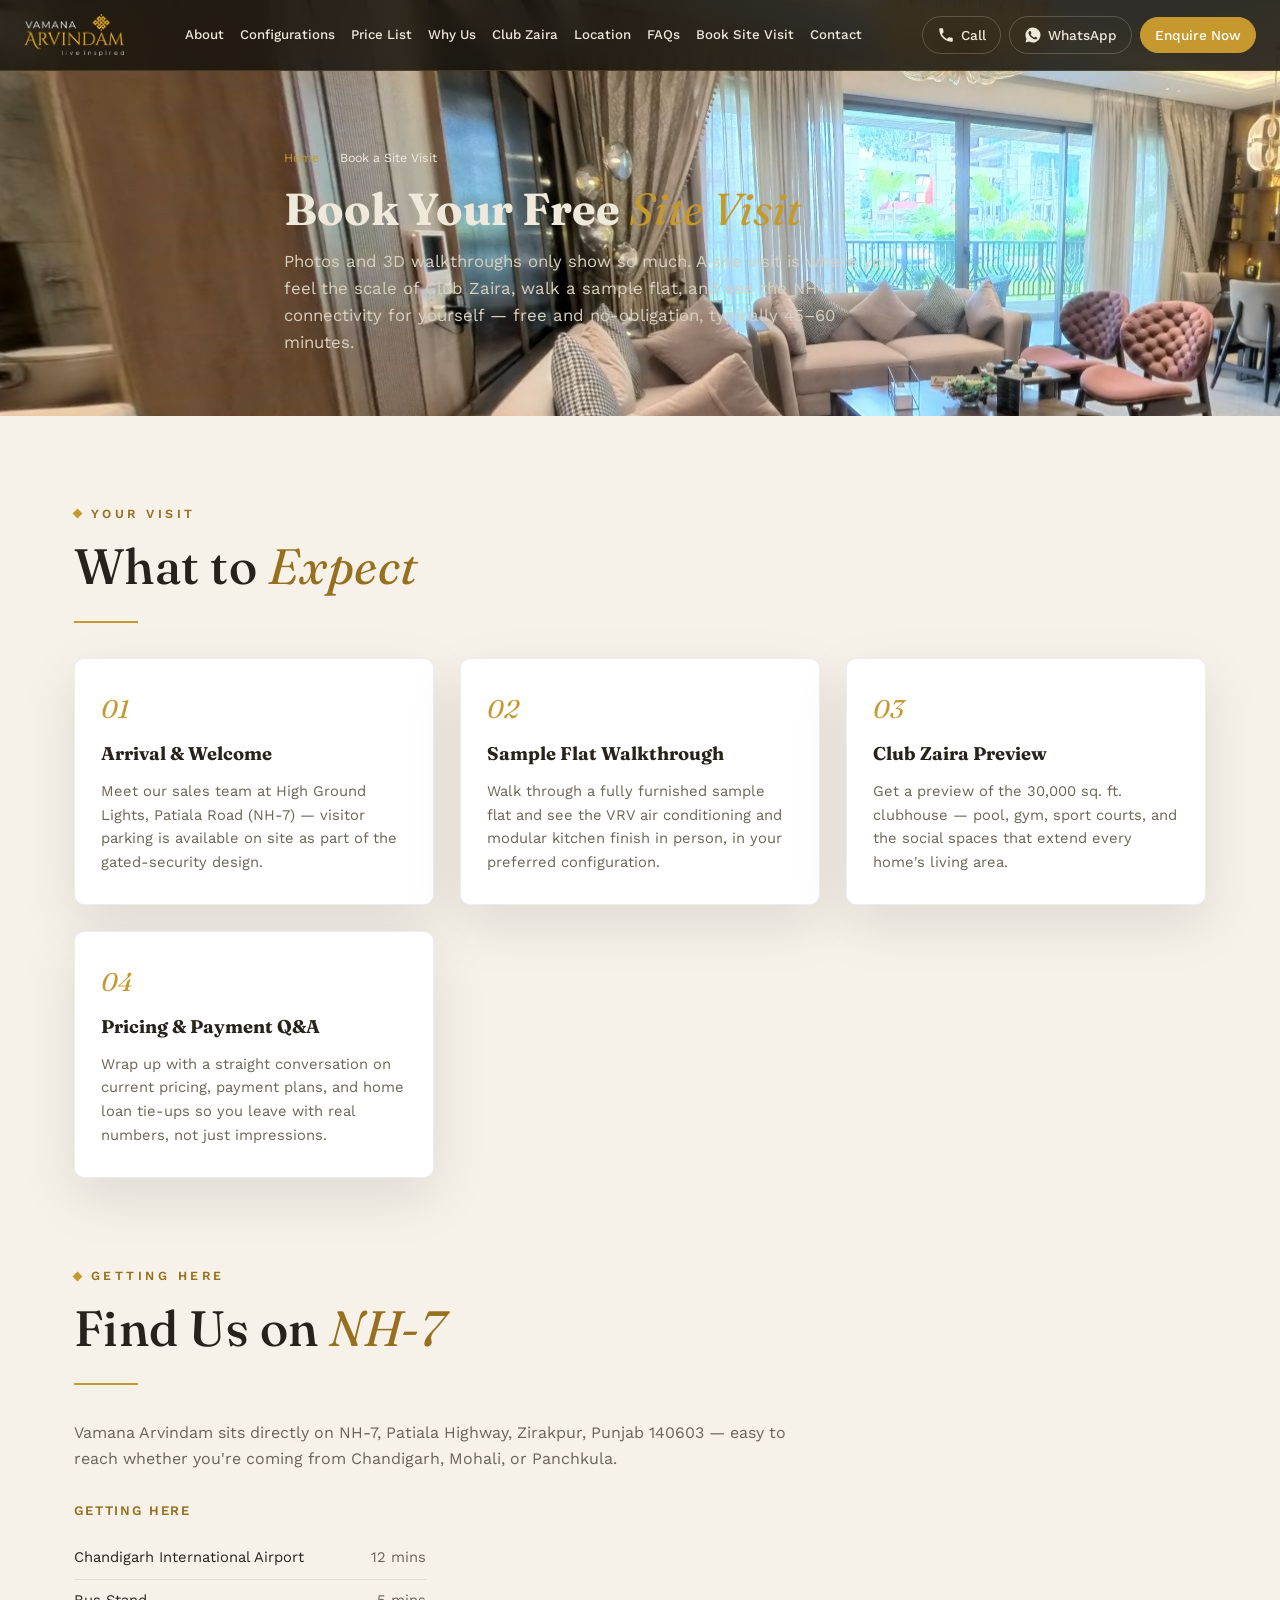
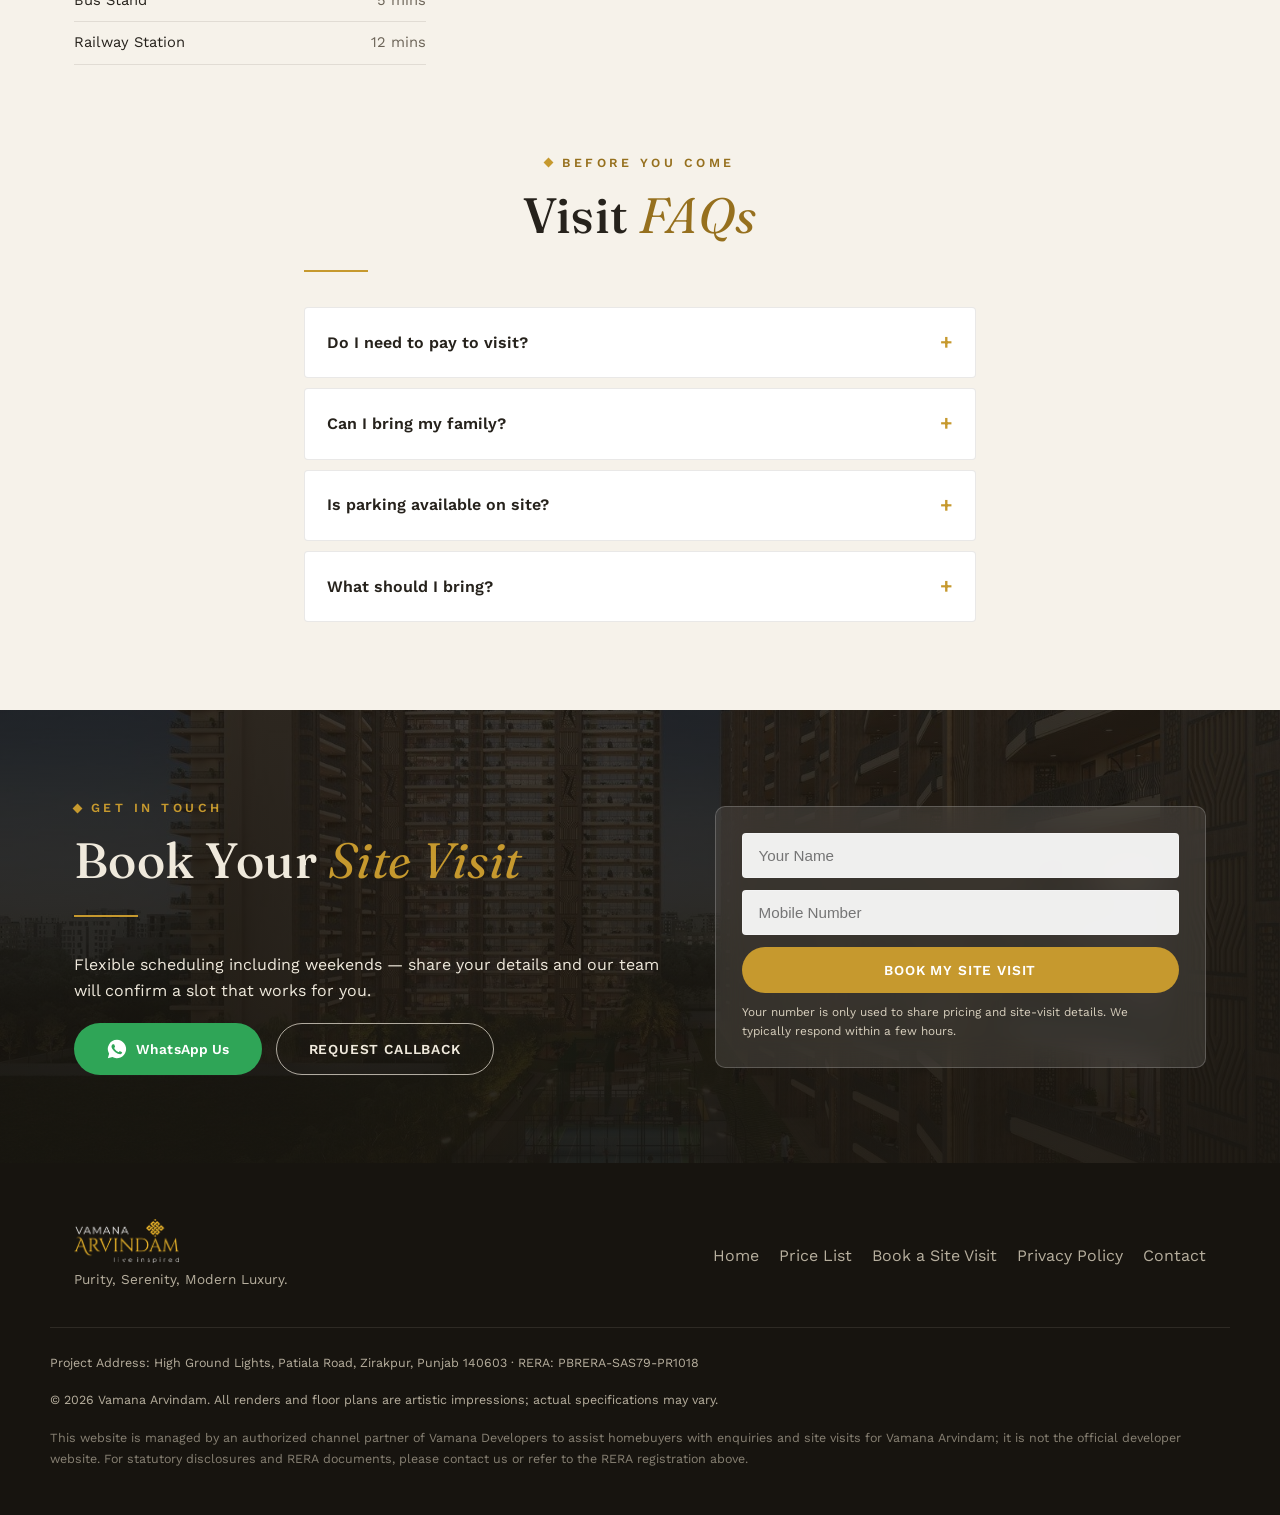
==== vamanaarvindamzirakpur.com/book-site-visit.html @ 2fd479fc "Add files via upload" ====
<!DOCTYPE html>
<html lang="en">
<head>
<!-- Google Tag Manager -->
<script>(function(w,d,s,l,i){w[l]=w[l]||[];w[l].push({'gtm.start':
new Date().getTime(),event:'gtm.js'});var f=d.getElementsByTagName(s)[0],
j=d.createElement(s),dl=l!='dataLayer'?'&l='+l:'';j.async=true;j.src=
'https://www.googletagmanager.com/gtm.js?id='+i+dl;f.parentNode.insertBefore(j,f);
})(window,document,'script','dataLayer','GTM-NSVQ8TC4');</script>
<!-- End Google Tag Manager -->
<meta charset="UTF-8">
<meta name="viewport" content="width=device-width, initial-scale=1.0">
<title>Book a Site Visit — Vamana Arvindam Zirakpur</title>
<meta name="description" content="Schedule a free, no-obligation site visit to Vamana Arvindam Zirakpur — see the sample flat, 3D walkthrough, and Club Zaira clubhouse in person.">
<link rel="canonical" href="https://vamanaarvindamzirakpur.com/book-site-visit.html">
<meta name="robots" content="index, follow, max-snippet:-1, max-image-preview:large">
<meta name="author" content="Vamana Developers">
<link rel="icon" type="image/x-icon" href="/favicon.ico">
<link rel="icon" type="image/png" sizes="32x32" href="/favicon-32x32.png">
<link rel="icon" type="image/png" sizes="16x16" href="/favicon-16x16.png">
<link rel="apple-touch-icon" sizes="180x180" href="/apple-touch-icon.png">
<link rel="manifest" href="/site.webmanifest">
<meta name="theme-color" content="#C6992E">

<!-- Open Graph -->
<meta property="og:type" content="website">
<meta property="og:site_name" content="Vamana Arvindam Zirakpur">
<meta property="og:title" content="Book a Free Site Visit — Vamana Arvindam Zirakpur">
<meta property="og:description" content="See the sample flat, 3D walkthrough, and Club Zaira clubhouse in person. Free, no-obligation site visits — schedule yours today.">
<meta property="og:url" content="https://vamanaarvindamzirakpur.com/book-site-visit.html">
<meta property="og:image" content="https://vamanaarvindamzirakpur.com/images/optimized/virtual-tour-sample-flat.jpg">
<meta property="og:image:width" content="1600">
<meta property="og:image:height" content="1066">
<meta property="og:image:alt" content="Vamana Arvindam sample flat">
<meta property="og:locale" content="en_IN">

<!-- Twitter -->
<meta name="twitter:card" content="summary_large_image">
<meta name="twitter:title" content="Book a Site Visit — Vamana Arvindam Zirakpur">
<meta name="twitter:description" content="Free, no-obligation site visits to Vamana Arvindam, Zirakpur.">
<meta name="twitter:image" content="https://vamanaarvindamzirakpur.com/images/optimized/virtual-tour-sample-flat.jpg">

<link rel="preconnect" href="https://fonts.googleapis.com">
<link rel="preconnect" href="https://fonts.gstatic.com" crossorigin>
<link rel="stylesheet" href="https://fonts.googleapis.com/css2?family=Fraunces:ital,opsz,wght@0,9..144,300;0,9..144,500;0,9..144,600;1,9..144,400;1,9..144,500&family=Work+Sans:wght@300;400;500;600;700&display=swap">

<link rel="stylesheet" href="styles.css">

<!-- JSON-LD Structured Data -->
<script type="application/ld+json">
{
  "@context": "https://schema.org",
  "@graph": [
    {
      "@type": "WebPage",
      "@id": "https://vamanaarvindamzirakpur.com/book-site-visit.html#webpage",
      "url": "https://vamanaarvindamzirakpur.com/book-site-visit.html",
      "name": "Book a Site Visit — Vamana Arvindam Zirakpur",
      "description": "Schedule a free, no-obligation site visit to Vamana Arvindam Zirakpur — see the sample flat, 3D walkthrough, and Club Zaira clubhouse in person.",
      "isPartOf": { "@id": "https://vamanaarvindamzirakpur.com/#website" },
      "about": { "@id": "https://vamanaarvindamzirakpur.com/#residence" }
    },
    {
      "@type": "BreadcrumbList",
      "itemListElement": [
        { "@type": "ListItem", "position": 1, "name": "Home", "item": "https://vamanaarvindamzirakpur.com/" },
        { "@type": "ListItem", "position": 2, "name": "Book a Site Visit", "item": "https://vamanaarvindamzirakpur.com/book-site-visit.html" }
      ]
    },
    {
      "@type": "FAQPage",
      "mainEntity": [
        { "@type": "Question", "name": "Do I need to pay to visit?", "acceptedAnswer": { "@type": "Answer", "text": "No — site visits to Vamana Arvindam are completely free and no-obligation." } },
        { "@type": "Question", "name": "Can I bring my family?", "acceptedAnswer": { "@type": "Answer", "text": "Yes, you're welcome to bring family members along — many buyers find it helpful to get everyone's input in person before deciding." } },
        { "@type": "Question", "name": "Is parking available on site?", "acceptedAnswer": { "@type": "Answer", "text": "Yes, visitor parking is available on site as part of the project's gated-security design." } },
        { "@type": "Question", "name": "What should I bring?", "acceptedAnswer": { "@type": "Answer", "text": "Just yourself — a valid photo ID is helpful if you'd like to review floor plans and pricing documents in detail during the visit." } }
      ]
    }
  ]
}
</script>
</head>
<body>
<!-- Google Tag Manager (noscript) -->
<noscript><iframe src="https://www.googletagmanager.com/ns.html?id=GTM-NSVQ8TC4"
height="0" width="0" style="display:none;visibility:hidden"></iframe></noscript>
<!-- End Google Tag Manager (noscript) -->

<a href="#main" class="skip-link">Skip to main content</a>

<!-- ============ STICKY HEADER ============ -->
<header class="site-header" id="siteHeader">
  <div class="header-inner">
    <a href="index.html#hero" class="logo" aria-label="Vamana Arvindam home">
      <img src="images/brand/logo-header.png" alt="Vamana Arvindam" class="logo-img" width="215" height="90">
    </a>

    <nav class="site-nav" id="siteNav" aria-label="Section navigation">
      <a href="index.html#about">About</a>
      <a href="index.html#configurations">Configurations</a>
      <a href="price-list.html">Price List</a>
      <a href="index.html#why-choose">Why Us</a>
      <a href="index.html#amenities">Club Zaira</a>
      <a href="index.html#location">Location</a>
      <a href="index.html#faq">FAQs</a>
      <a href="book-site-visit.html" aria-current="page">Book Site Visit</a>
      <a href="index.html#contact">Contact</a>
    </nav>

    <div class="header-actions">
      <button type="button" class="action-btn action-call" data-action="call" aria-label="Call now">
        <svg viewBox="0 0 24 24" width="18" height="18" aria-hidden="true"><path fill="currentColor" d="M6.6 10.8c1.4 2.8 3.8 5.2 6.6 6.6l2.2-2.2c.3-.3.7-.4 1-.2 1.1.4 2.3.6 3.6.6.6 0 1 .4 1 1V20c0 .6-.4 1-1 1C10.5 21 3 13.5 3 4c0-.6.4-1 1-1h3.2c.6 0 1 .4 1 1 0 1.3.2 2.5.6 3.6.1.4 0 .8-.3 1L6.6 10.8z"/></svg>
        <span>Call</span>
      </button>
      <button type="button" class="action-btn action-whatsapp" data-action="whatsapp" aria-label="Chat on WhatsApp">
        <svg viewBox="0 0 24 24" width="18" height="18" aria-hidden="true"><path fill="currentColor" d="M12 2a10 10 0 00-8.6 15.1L2 22l5-1.3A10 10 0 1012 2zm5.8 14.2c-.2.7-1.4 1.3-2 1.4-.5.1-1.1.1-1.8-.1-.4-.1-1-.3-1.7-.6-3-1.3-4.9-4.3-5.1-4.5-.1-.2-1.2-1.6-1.2-3s.8-2.1 1-2.4c.3-.3.6-.3.8-.3h.6c.2 0 .4 0 .6.5.2.5.7 1.8.8 1.9.1.2.1.3 0 .5-.1.2-.1.3-.3.5l-.4.5c-.1.2-.3.3-.1.6.2.3.9 1.5 1.9 2.4 1.3 1.2 2.4 1.5 2.7 1.7.3.2.5.1.6-.1l.6-.7c.2-.3.4-.2.6-.1l1.7.8c.2.1.3.2.4.3.1.2.1.9-.1 1.6z"/></svg>
        <span>WhatsApp</span>
      </button>
      <button type="button" class="action-btn action-enquire" data-action="enquire" aria-label="Enquire now">Enquire Now</button>
      <button type="button" class="nav-toggle" id="navToggle" aria-label="Open menu" aria-expanded="false" aria-controls="siteNav">
        <span></span><span></span><span></span>
      </button>
    </div>
  </div>
</header>

<main id="main">

  <!-- ============ PAGE HERO ============ -->
  <section class="page-hero" style="background-image:url('images/optimized/virtual-tour-sample-flat.jpg')">
    <div class="container page-hero-inner">
      <nav class="breadcrumb-nav" aria-label="Breadcrumb">
        <a href="index.html">Home</a><span class="sep" aria-hidden="true">/</span><span aria-current="page">Book a Site Visit</span>
      </nav>
      <h1 class="page-hero-title">Book Your Free <em>Site Visit</em></h1>
      <p class="page-hero-subtitle">Photos and 3D walkthroughs only show so much. A site visit is where you feel the scale of Club Zaira, walk a sample flat, and see the NH-7 connectivity for yourself — free and no-obligation, typically 45&ndash;60 minutes.</p>
    </div>
  </section>

  <!-- ============ WHAT TO EXPECT ============ -->
  <section class="section section-light" id="what-to-expect">
    <div class="container">
      <p class="section-eyebrow">Your Visit</p>
      <h2 class="section-title">What to <em>Expect</em></h2>
      <div class="gold-rule"></div>
      <div class="why-choose-grid">
        <article class="why-choose-card">
          <span class="why-choose-num">01</span>
          <h3>Arrival &amp; Welcome</h3>
          <p>Meet our sales team at High Ground Lights, Patiala Road (NH-7) — visitor parking is available on site as part of the gated-security design.</p>
        </article>
        <article class="why-choose-card">
          <span class="why-choose-num">02</span>
          <h3>Sample Flat Walkthrough</h3>
          <p>Walk through a fully furnished sample flat and see the VRV air conditioning and modular kitchen finish in person, in your preferred configuration.</p>
        </article>
        <article class="why-choose-card">
          <span class="why-choose-num">03</span>
          <h3>Club Zaira Preview</h3>
          <p>Get a preview of the 30,000 sq. ft. clubhouse — pool, gym, sport courts, and the social spaces that extend every home's living area.</p>
        </article>
        <article class="why-choose-card">
          <span class="why-choose-num">04</span>
          <h3>Pricing &amp; Payment Q&amp;A</h3>
          <p>Wrap up with a straight conversation on current pricing, payment plans, and home loan tie-ups so you leave with real numbers, not just impressions.</p>
        </article>
      </div>
    </div>
  </section>

  <!-- ============ GETTING HERE ============ -->
  <section class="section section-light" id="getting-here" style="padding-top:0">
    <div class="container">
      <p class="section-eyebrow">Getting Here</p>
      <h2 class="section-title">Find Us on <em>NH-7</em></h2>
      <div class="gold-rule"></div>
      <p class="location-intro">Vamana Arvindam sits directly on NH-7, Patiala Highway, Zirakpur, Punjab 140603 — easy to reach whether you're coming from Chandigarh, Mohali, or Panchkula.</p>
      <div class="location-grid">
        <div class="location-col">
          <h3>Getting Here</h3>
          <ul class="loc-list">
            <li><span>Chandigarh International Airport</span><span>12 mins</span></li>
            <li><span>Bus Stand</span><span>5 mins</span></li>
            <li><span>Railway Station</span><span>12 mins</span></li>
          </ul>
        </div>
      </div>
    </div>
  </section>

  <!-- ============ VISIT FAQ ============ -->
  <section class="section section-light" id="visit-faq" style="padding-top:0">
    <div class="container narrow-copy">
      <p class="section-eyebrow">Before You Come</p>
      <h2 class="section-title">Visit <em>FAQs</em></h2>
      <div class="gold-rule"></div>
      <div class="faq-list">
        <details class="faq-item">
          <summary>Do I need to pay to visit?</summary>
          <p>No — site visits to Vamana Arvindam are completely free and no-obligation.</p>
        </details>
        <details class="faq-item">
          <summary>Can I bring my family?</summary>
          <p>Yes, you're welcome to bring family members along — many buyers find it helpful to get everyone's input in person before deciding.</p>
        </details>
        <details class="faq-item">
          <summary>Is parking available on site?</summary>
          <p>Yes, visitor parking is available on site as part of the project's gated-security design.</p>
        </details>
        <details class="faq-item">
          <summary>What should I bring?</summary>
          <p>Just yourself — a valid photo ID is helpful if you'd like to review floor plans and pricing documents in detail during the visit.</p>
        </details>
      </div>
    </div>
  </section>

  <!-- ============ BOOK VISIT CTA ============ -->
  <section class="section section-contact" id="contact" style="background-image:url('images/optimized/holistic-lifestyle.jpg')">
    <div class="section-dark-overlay"></div>
    <div class="container contact-grid">
      <div class="contact-copy">
        <p class="section-eyebrow section-eyebrow-light">Get in Touch</p>
        <h2 class="section-title section-title-light">Book Your <em>Site Visit</em></h2>
        <div class="gold-rule gold-rule-light"></div>
        <p class="light-copy" style="text-align:left;margin:0 0 20px">Flexible scheduling including weekends — share your details and our team will confirm a slot that works for you.</p>
        <div class="contact-buttons">
          <button type="button" class="btn btn-whatsapp-lg" data-action="whatsapp">
            <svg viewBox="0 0 24 24" width="22" height="22" aria-hidden="true"><path fill="currentColor" d="M12 2a10 10 0 00-8.6 15.1L2 22l5-1.3A10 10 0 1012 2zm5.8 14.2c-.2.7-1.4 1.3-2 1.4-.5.1-1.1.1-1.8-.1-.4-.1-1-.3-1.7-.6-3-1.3-4.9-4.3-5.1-4.5-.1-.2-1.2-1.6-1.2-3s.8-2.1 1-2.4c.3-.3.6-.3.8-.3h.6c.2 0 .4 0 .6.5.2.5.7 1.8.8 1.9.1.2.1.3 0 .5-.1.2-.1.3-.3.5l-.4.5c-.1.2-.3.3-.1.6.2.3.9 1.5 1.9 2.4 1.3 1.2 2.4 1.5 2.7 1.7.3.2.5.1.6-.1l.6-.7c.2-.3.4-.2.6-.1l1.7.8c.2.1.3.2.4.3.1.2.1.9-.1 1.6z"/></svg>
            WhatsApp Us
          </button>
          <button type="button" class="btn btn-outline-light" data-action="call">Request Callback</button>
        </div>
      </div>
      <form class="contact-form" id="contactForm" novalidate>
        <label class="visually-hidden" for="contactName">Name</label>
        <input type="text" id="contactName" name="name" placeholder="Your Name" required autocomplete="name">
        <label class="visually-hidden" for="contactPhone">Mobile Number</label>
        <input type="tel" id="contactPhone" name="phone" placeholder="Mobile Number" required autocomplete="tel" inputmode="numeric">
        <button type="submit" class="btn btn-primary btn-full">Book My Site Visit</button>
        <p class="form-microcopy">Your number is only used to share pricing and site-visit details. We typically respond within a few hours.</p>
      </form>
    </div>
  </section>

</main>

<!-- ============ FOOTER ============ -->
<footer class="site-footer">
  <div class="container footer-grid">
    <div>
      <img src="images/brand/logo-header.png" alt="Vamana Arvindam" class="footer-logo-img" width="180" height="75">
      <p class="footer-tagline">Purity, Serenity, Modern Luxury.</p>
    </div>
    <nav class="footer-links" aria-label="Footer">
      <a href="index.html">Home</a>
      <a href="price-list.html">Price List</a>
      <a href="book-site-visit.html">Book a Site Visit</a>
      <a href="privacy-policy.html">Privacy Policy</a>
      <a href="index.html#contact">Contact</a>
    </nav>
  </div>
  <div class="container footer-bottom">
    <p>Project Address: High Ground Lights, Patiala Road, Zirakpur, Punjab 140603 &middot; RERA: PBRERA-SAS79-PR1018</p>
    <p>&copy; <span id="year"></span> Vamana Arvindam. All renders and floor plans are artistic impressions; actual specifications may vary.</p>
    <p class="footer-disclaimer">This website is managed by an authorized channel partner of Vamana Developers to assist homebuyers with enquiries and site visits for Vamana Arvindam; it is not the official developer website. For statutory disclosures and RERA documents, please contact us or refer to the RERA registration above.</p>
  </div>
</footer>

<!-- ============ STICKY MOBILE BAR ============ -->
<div class="sticky-mobile-bar" aria-hidden="false">
  <button type="button" class="sticky-icon-btn" data-action="call" aria-label="Call now">
    <svg viewBox="0 0 24 24" width="20" height="20" aria-hidden="true"><path fill="currentColor" d="M6.6 10.8c1.4 2.8 3.8 5.2 6.6 6.6l2.2-2.2c.3-.3.7-.4 1-.2 1.1.4 2.3.6 3.6.6.6 0 1 .4 1 1V20c0 .6-.4 1-1 1C10.5 21 3 13.5 3 4c0-.6.4-1 1-1h3.2c.6 0 1 .4 1 1 0 1.3.2 2.5.6 3.6.1.4 0 .8-.3 1L6.6 10.8z"/></svg>
  </button>
  <button type="button" class="sticky-enquire" data-action="enquire" aria-label="Enquire now">
    <span>Enquire Now</span>
  </button>
  <button type="button" class="sticky-icon-btn sticky-icon-whatsapp" data-action="whatsapp" aria-label="WhatsApp">
    <svg viewBox="0 0 24 24" width="20" height="20" aria-hidden="true"><path fill="currentColor" d="M12 2a10 10 0 00-8.6 15.1L2 22l5-1.3A10 10 0 1012 2zm5.8 14.2c-.2.7-1.4 1.3-2 1.4-.5.1-1.1.1-1.8-.1-.4-.1-1-.3-1.7-.6-3-1.3-4.9-4.3-5.1-4.5-.1-.2-1.2-1.6-1.2-3s.8-2.1 1-2.4c.3-.3.6-.3.8-.3h.6c.2 0 .4 0 .6.5.2.5.7 1.8.8 1.9.1.2.1.3 0 .5-.1.2-.1.3-.3.5l-.4.5c-.1.2-.3.3-.1.6.2.3.9 1.5 1.9 2.4 1.3 1.2 2.4 1.5 2.7 1.7.3.2.5.1.6-.1l.6-.7c.2-.3.4-.2.6-.1l1.7.8c.2.1.3.2.4.3.1.2.1.9-.1 1.6z"/></svg>
  </button>
</div>

<!-- ============ CALL-CAPTURE MODAL ============ -->
<div class="modal-overlay" id="modalOverlay" hidden>
  <div class="modal-box" role="dialog" aria-modal="true" aria-labelledby="modalTitle">
    <button type="button" class="modal-close" id="modalClose" aria-label="Close">&times;</button>
    <h3 id="modalTitle">Share your details to continue</h3>
    <p id="modalSubtext">We'll connect your call or WhatsApp message right after.</p>
    <form id="modalForm" novalidate>
      <label class="visually-hidden" for="modalName">Name</label>
      <input type="text" id="modalName" name="name" placeholder="Your Name" required autocomplete="name">
      <label class="visually-hidden" for="modalPhone">Mobile Number</label>
      <input type="tel" id="modalPhone" name="phone" placeholder="Mobile Number" required autocomplete="tel" inputmode="numeric">
      <button type="submit" class="btn btn-primary btn-full" id="modalSubmit">Continue</button>
    </form>
  </div>
</div>

<!-- ============ RETURNING VISITOR THANK-YOU POPUP ============ -->
<div class="modal-overlay" id="thankYouOverlay" hidden>
  <div class="modal-box modal-box-center" role="dialog" aria-modal="true" aria-labelledby="thankYouTitle">
    <button type="button" class="modal-close" id="thankYouClose" aria-label="Close">&times;</button>
    <span class="already-submitted-check" aria-hidden="true">&#10003;</span>
    <h3 id="thankYouTitle">Thank You!</h3>
    <p>Our team will contact you shortly.</p>
  </div>
</div>

<!-- ============ TOAST ============ -->
<div class="toast" id="toast" role="status" aria-live="polite" hidden></div>

<script src="script.js" defer></script>
</body>
</html>
---- vamanaarvindamzirakpur.com/styles.css ----
/* ==========================================================================
   VAMANA ARVINDAM — DESIGN TOKENS
   Palette grounded in the project's own brochure: dusk-amber accent line art,
   deep charcoal "Club Zaira" spreads, and the landscaped greenery of the site plan.
   ========================================================================== */
:root {
  /* Color */
  --color-ivory: #F6F2EA;
  --color-ivory-deep: #EEE7D8;
  --color-charcoal: #17140F;
  --color-charcoal-soft: #221D16;
  --color-bronze: #C6992E;
  --color-bronze-deep: #96701E;
  --color-moss: #454F39;
  --color-moss-deep: #333B2A;
  --color-text-dark: #26221C;
  --color-text-on-dark: #EFE9DC;
  --color-text-muted: #6B6357;
  --color-whatsapp: #2FA557;

  /* Type */
  --font-display: 'Fraunces', Georgia, serif;
  --font-body: 'Work Sans', -apple-system, BlinkMacSystemFont, sans-serif;

  /* Layout */
  --container-w: 1180px;
  --radius-sm: 4px;
  --radius-md: 10px;
  --shadow-soft: 0 20px 55px rgba(23, 20, 15, 0.10);
  --shadow-lift: 0 28px 70px rgba(23, 20, 15, 0.16);
  --transition-base: 260ms cubic-bezier(.4,0,.2,1);
}

/* ==========================================================================
   RESET & BASE
   ========================================================================== */
*, *::before, *::after { box-sizing: border-box; }
html { scroll-behavior: smooth; }
@media (prefers-reduced-motion: reduce) {
  html { scroll-behavior: auto; }
  *, *::before, *::after { animation-duration: 0.01ms !important; animation-iteration-count: 1 !important; transition-duration: 0.01ms !important; }
}
body {
  margin: 0;
  font-family: var(--font-body);
  color: var(--color-text-dark);
  background: var(--color-ivory);
  line-height: 1.6;
  -webkit-font-smoothing: antialiased;
}
img { max-width: 100%; height: auto; display: block; }
.about-media, .club-gallery-item, .photo-gallery-item img, .config-panel-grid img,
.map-image-wrap img, .site-plan-image img {
  filter: saturate(1.05) contrast(1.03);
}
a { color: inherit; text-decoration: none; }
button { font-family: inherit; cursor: pointer; border: none; background: none; }
ul { list-style: none; margin: 0; padding: 0; }
h1, h2, h3 { margin: 0; font-family: var(--font-display); }
p { margin: 0 0 1rem; }
.container { max-width: var(--container-w); margin: 0 auto; padding: 0 24px; }
.narrow-copy { max-width: 720px; margin: 0 auto; text-align: center; }
.narrow-copy .section-eyebrow, .section-club .section-eyebrow, .section-brochure .section-eyebrow { justify-content: center; }

.visually-hidden {
  position: absolute; width: 1px; height: 1px; overflow: hidden;
  clip: rect(0,0,0,0); white-space: nowrap; border: 0; padding: 0; margin: -1px;
}
.skip-link {
  position: absolute; left: -999px; top: 0; background: var(--color-charcoal);
  color: var(--color-text-on-dark); padding: 12px 20px; z-index: 999;
}
.skip-link:focus { left: 0; }

:focus-visible {
  outline: 2px solid var(--color-bronze);
  outline-offset: 2px;
}

/* Ensure the hidden attribute always wins over component display rules */
[hidden] { display: none !important; }

/* ==========================================================================
   SIGNATURE SECTION-HEADER SYSTEM
   Wide-tracked serif over a thin gold rule — echoes the brochure's own
   "Z I R A K P U R" title card treatment, reused as the site's visual signature.
   ========================================================================== */
.section-eyebrow {
  font-family: var(--font-body);
  font-size: 0.78rem;
  letter-spacing: 0.28em;
  text-transform: uppercase;
  color: var(--color-bronze-deep);
  font-weight: 600;
  margin-bottom: 0.9rem;
  display: flex; align-items: center; gap: 10px;
}
.section-eyebrow::before {
  content: ''; display: inline-block; width: 7px; height: 7px;
  background: var(--color-bronze); transform: rotate(45deg); flex-shrink: 0;
}
.section-eyebrow-light { color: var(--color-bronze); }
.section-eyebrow-light::before { background: var(--color-bronze); }
.section-title {
  font-size: clamp(2rem, 4.2vw, 3.1rem);
  font-weight: 500;
  letter-spacing: 0.01em;
  line-height: 1.15;
  color: var(--color-text-dark);
}
.section-title em { font-style: italic; font-weight: 400; color: var(--color-bronze-deep); }
.section-title-light { color: var(--color-text-on-dark); }
.section-title-light em { color: var(--color-bronze); }
.gold-rule {
  width: 64px; height: 2px; background: var(--color-bronze);
  margin: 1.6rem 0 2.2rem;
}
.gold-rule-light { background: var(--color-bronze); }

.section { position: relative; padding: 88px 0; }
@media (max-width: 700px) { .section { padding: 56px 0; } }
body { padding-bottom: 0; }
@media (max-width: 899px) { body { padding-bottom: 84px; } }
.section-light { background: var(--color-ivory); }
.section-dark {
  background-color: var(--color-charcoal);
  background-size: cover; background-position: center;
  color: var(--color-text-on-dark);
}
.section-dark-overlay {
  position: absolute; inset: 0;
  background: linear-gradient(180deg, rgba(23,20,15,0.82), rgba(23,20,15,0.92));
}
.section-dark .container { position: relative; z-index: 1; }
.light-copy { color: var(--color-text-on-dark); max-width: 640px; margin: 0 auto; }
.values-list {
  text-align: left; max-width: 520px; margin: 0 auto 1.6rem; display: grid; gap: 10px;
}
.values-list li { color: #D8D0BE; font-size: 0.95rem; }
.values-list strong { color: var(--color-bronze); font-weight: 600; }
.placeholder-note {
  font-size: 0.85rem; color: var(--color-text-muted); font-style: italic;
  border-left: 2px solid var(--color-bronze); padding-left: 12px;
}
.placeholder-note-light { color: #B7AF9E; }
.note-line {
  font-size: 0.88rem; color: var(--color-text-muted); margin-top: 0.4rem;
}
.note-line a { color: var(--color-bronze-deep); font-weight: 600; text-decoration: underline; }
.last-updated { display: block; font-size: 0.78rem; color: var(--color-text-muted); opacity: 0.75; margin-top: 6px; }
.placeholder-note-light a { color: var(--color-bronze); text-decoration: underline; }

/* ==========================================================================
   HEADER — glassmorphism on scroll
   ========================================================================== */
.site-header {
  position: fixed; top: 0; left: 0; right: 0; z-index: 100;
  background: rgba(23, 20, 15, 0.85);
  backdrop-filter: blur(14px) saturate(140%);
  -webkit-backdrop-filter: blur(14px) saturate(140%);
  border-bottom: 1px solid rgba(198, 153, 46, 0.22);
  transition: box-shadow var(--transition-base);
}
.site-header.is-scrolled { box-shadow: 0 12px 34px rgba(0,0,0,0.28); }
.header-inner {
  max-width: 1400px; margin: 0 auto; padding: 14px 24px;
  display: flex; align-items: center; justify-content: space-between; gap: 16px;
}
.logo { display: flex; align-items: center; flex-shrink: 0; }
.logo-img { height: 42px; width: auto; display: block; }
@media (max-width: 360px) { .logo-img { height: 36px; } }

.site-nav { display: none; }
@media (min-width: 1080px) {
  .site-nav {
    display: flex; gap: 16px; flex: 1; justify-content: center;
    overflow-x: auto; scrollbar-width: none; white-space: nowrap;
  }
  .site-nav::-webkit-scrollbar { display: none; }
  .site-nav a {
    font-size: 0.83rem; font-weight: 500; color: var(--color-text-on-dark);
    position: relative; padding: 4px 0; white-space: nowrap; flex-shrink: 0;
    transition: color var(--transition-base);
  }
  .site-nav a::after {
    content: ''; position: absolute; left: 0; right: 100%; bottom: -2px; height: 1.5px;
    background: var(--color-bronze); transition: right var(--transition-base);
  }
  .site-nav a:hover { color: var(--color-bronze); }
  .site-nav a:hover::after { right: 0; }
}
@media (min-width: 1300px) {
  .site-nav { gap: 22px; }
  .site-nav a { font-size: 0.88rem; }
}

.header-actions { display: flex; align-items: center; gap: 8px; flex-shrink: 0; }
.action-btn {
  display: flex; align-items: center; gap: 6px; font-size: 0.85rem; font-weight: 500;
  padding: 9px 14px; border-radius: 999px; color: var(--color-text-on-dark);
  border: 1px solid rgba(239,233,220,0.22); transition: background var(--transition-base);
  white-space: nowrap;
}
.action-btn:hover { background: rgba(198,153,46,0.16); }
.action-btn span { display: none; }
.action-enquire {
  background: var(--color-bronze); color: #fff; border-color: var(--color-bronze);
}
.action-enquire:hover { background: var(--color-bronze-deep); }
@media (min-width: 480px) { .action-call span, .action-whatsapp span { display: inline; } }
@media (max-width: 640px) { .action-call, .action-whatsapp { padding: 9px 11px; } }
@media (max-width: 480px) { .action-enquire { display: none; } }
@media (max-width: 400px) { .action-call { display: none; } }

/* Hamburger toggle (mobile only) */
.nav-toggle {
  display: flex; flex-direction: column; justify-content: center; gap: 5px;
  width: 38px; height: 38px; padding: 8px; border-radius: 8px;
}
.nav-toggle span { display: block; width: 100%; height: 2px; background: var(--color-text-on-dark); border-radius: 2px; transition: transform var(--transition-base), opacity var(--transition-base); }
.nav-toggle.is-open span:nth-child(1) { transform: translateY(7px) rotate(45deg); }
.nav-toggle.is-open span:nth-child(2) { opacity: 0; }
.nav-toggle.is-open span:nth-child(3) { transform: translateY(-7px) rotate(-45deg); }
@media (min-width: 1080px) { .nav-toggle { display: none; } }

/* Mobile nav dropdown */
@media (max-width: 1079px) {
  .site-nav {
    display: flex; flex-direction: column; position: fixed; top: 64px; left: 0; right: 0;
    background: rgba(23, 20, 15, 0.97);
    backdrop-filter: blur(14px); -webkit-backdrop-filter: blur(14px);
    border-bottom: 1px solid rgba(198,153,46,0.2);
    padding: 8px 24px 20px; gap: 2px;
    transform: translateY(-8px); opacity: 0; visibility: hidden; pointer-events: none;
    transition: transform var(--transition-base), opacity var(--transition-base);
    max-height: calc(100svh - 64px); overflow-y: auto;
  }
  .site-nav.is-open { transform: translateY(0); opacity: 1; visibility: visible; pointer-events: auto; }
  .site-nav a { padding: 14px 4px; border-bottom: 1px solid rgba(239,233,220,0.1); font-size: 0.98rem; font-weight: 500; color: var(--color-text-on-dark); }
}

/* ==========================================================================
   BUTTONS
   ========================================================================== */
.btn {
  display: inline-flex; align-items: center; justify-content: center; gap: 8px;
  padding: 15px 32px; border-radius: 999px; font-size: 0.86rem; font-weight: 600;
  letter-spacing: 0.06em; text-transform: uppercase;
  transition: transform var(--transition-base), background var(--transition-base), box-shadow var(--transition-base);
}
.btn:hover { transform: translateY(-2px); box-shadow: 0 14px 34px rgba(198,153,46,0.28); }
.btn-primary { background: var(--color-bronze); color: #fff; }
.btn-primary:hover { background: var(--color-bronze-deep); }
.btn-outline { border: 1.5px solid rgba(239,233,220,0.7); color: var(--color-text-on-dark); }
.btn-outline:hover { background: rgba(239,233,220,0.1); box-shadow: none; }
.btn-outline-light { border: 1.5px solid rgba(239,233,220,0.7); color: var(--color-text-on-dark); }
.btn-outline-dark { border: 1.5px solid rgba(38,34,28,0.3); color: var(--color-text-dark); }
.btn-outline-dark:hover { background: rgba(38,34,28,0.06); box-shadow: none; }
.btn-full { width: 100%; }
.btn-whatsapp-lg { background: var(--color-whatsapp); color: #fff; text-transform: none; letter-spacing: 0.01em; }
.btn-whatsapp-lg:hover { background: #268A47; box-shadow: 0 14px 34px rgba(47,165,87,0.3); }

/* ==========================================================================
   HERO
   ========================================================================== */
.hero {
  position: relative; min-height: 100svh; display: flex; align-items: center;
  background-size: cover; background-position: center; overflow: hidden;
  padding: 110px 20px 70px;
}
@media (max-width: 500px) { .hero { padding: 100px 16px 60px; } }
.hero-overlay {
  position: absolute; inset: 0;
  background: linear-gradient(115deg, rgba(23,20,15,0.88) 0%, rgba(23,20,15,0.62) 45%, rgba(23,20,15,0.3) 75%);
}
@media (max-width: 899px) {
  .hero-overlay { background: linear-gradient(180deg, rgba(23,20,15,0.74) 0%, rgba(23,20,15,0.7) 50%, rgba(23,20,15,0.94) 100%); }
}

.hero-inner {
  position: relative; z-index: 1; width: 100%; max-width: var(--container-w); margin: 0 auto;
  display: grid; grid-template-columns: 1fr; gap: 40px; align-items: center;
}
@media (min-width: 900px) {
  .hero-inner { grid-template-columns: 1.3fr 0.9fr; gap: 60px; }
}

.hero-content { color: var(--color-text-on-dark); text-align: left; }
.hero-badges { display: flex; flex-wrap: wrap; gap: 10px; margin: 1.1rem 0 1.4rem; }
.hero-badge {
  display: inline-block; font-size: 0.72rem; letter-spacing: 0.12em; text-transform: uppercase;
  font-weight: 600; color: var(--color-bronze); border: 1px solid rgba(198,153,46,0.5);
  padding: 6px 14px; border-radius: 999px; background: rgba(23,20,15,0.45);
}
.hero-title {
  font-size: clamp(2.4rem, 6.4vw, 4.4rem); font-weight: 500; letter-spacing: 0.03em;
  text-transform: uppercase; line-height: 1.05;
  text-shadow: 0 2px 18px rgba(0,0,0,0.4);
  animation: fadeUp 900ms ease-out both;
}
.hero-title em { font-style: italic; font-weight: 300; letter-spacing: 0.01em; color: var(--color-bronze); text-transform: none; }
.hero-tagline {
  font-size: clamp(1rem, 1.6vw, 1.2rem); font-weight: 300; margin: 1.4rem 0 2rem; max-width: 480px;
  color: #DCD4C2; text-shadow: 0 1px 12px rgba(0,0,0,0.4);
  animation: fadeUp 900ms ease-out 120ms both;
}

@keyframes fadeUp {
  from { opacity: 0; transform: translateY(18px); }
  to { opacity: 1; transform: translateY(0); }
}

.hero-form {
  position: relative; z-index: 1; width: 100%; max-width: 400px;
  background: var(--color-ivory);
  border-radius: var(--radius-md);
  box-shadow: 0 24px 60px rgba(0,0,0,0.35);
  padding: 28px 26px; text-align: left;
  animation: fadeUp 900ms ease-out 300ms both;
  justify-self: center;
}
@media (min-width: 900px) { .hero-form { justify-self: end; } }
.hero-form-title { color: var(--color-text-dark); font-weight: 600; font-size: 1.05rem; margin-bottom: 16px; }
.hero-form input {
  width: 100%; padding: 13px 16px; margin-bottom: 12px; border-radius: var(--radius-sm);
  border: 1px solid rgba(38,34,28,0.18); background: #fff;
  font-family: var(--font-body); font-size: 0.95rem; color: var(--color-text-dark);
}
.hero-form input:focus { outline: 2px solid var(--color-bronze); outline-offset: 1px; }
.form-microcopy { font-size: 0.74rem; color: var(--color-text-muted); margin: 10px 0 0; }
.already-submitted { text-align: center; padding: 8px 0; }
.already-submitted-check {
  display: inline-flex; align-items: center; justify-content: center;
  width: 44px; height: 44px; border-radius: 50%; background: var(--color-bronze);
  color: #fff; font-size: 1.3rem; margin-bottom: 12px;
}
.already-submitted-title { font-family: var(--font-display); font-size: 1.15rem; color: var(--color-text-dark); margin: 0 0 6px; }
.already-submitted-text { font-size: 0.88rem; color: var(--color-text-muted); margin: 0; }

.scroll-cue {
  position: absolute; bottom: 24px; left: 50%; transform: translateX(-50%); z-index: 1;
  width: 24px; height: 40px; border: 1.5px solid rgba(239,233,220,0.55); border-radius: 20px;
  display: none;
}
@media (min-width: 900px) { .scroll-cue { display: block; } }
.scroll-cue span {
  display: block; width: 4px; height: 8px; background: var(--color-bronze); border-radius: 2px;
  margin: 6px auto; animation: scrollDown 1.8s ease-in-out infinite;
}
@keyframes scrollDown {
  0% { transform: translateY(0); opacity: 1; }
  70% { transform: translateY(14px); opacity: 0; }
  100% { opacity: 0; }
}

/* ==========================================================================
   QUICK FACTS STRIP
   ========================================================================== */
.quick-facts { background: var(--color-charcoal); padding: 30px 0; }
.quick-facts-grid {
  display: grid; grid-template-columns: repeat(2, 1fr); gap: 22px 16px; text-align: center;
}
@media (min-width: 700px) { .quick-facts-grid { grid-template-columns: repeat(3, 1fr); } }
@media (min-width: 1000px) { .quick-facts-grid { grid-template-columns: repeat(6, 1fr); } }
.quick-fact { display: flex; flex-direction: column; gap: 4px; }
.quick-fact-link { text-decoration: none; transition: opacity var(--transition-base); }
.quick-fact-link:hover { opacity: 0.8; }
.quick-fact-num { font-family: var(--font-display); font-size: 1.6rem; color: var(--color-bronze); font-weight: 500; }
.quick-fact-label { font-size: 0.72rem; letter-spacing: 0.06em; text-transform: uppercase; color: #B7AF9E; }

/* ==========================================================================
   ABOUT
   ========================================================================== */
.about-grid {
  display: grid; grid-template-columns: 1fr; gap: 40px; align-items: center;
}
.about-media {
  margin: 0; border-radius: var(--radius-md); overflow: hidden;
  aspect-ratio: 4/3; box-shadow: var(--shadow-soft);
}
.about-media img { width: 100%; height: 100%; object-fit: cover; }
.pull-quote {
  font-family: var(--font-display); font-style: italic; font-size: 1.25rem;
  color: var(--color-bronze-deep); line-height: 1.5; margin: 1.6rem 0;
  padding-left: 20px; border-left: 2px solid var(--color-bronze);
}
@media (min-width: 900px) {
  .about-grid { grid-template-columns: 1fr 1fr; }
}

/* ==========================================================================
   HIGHLIGHTS
   ========================================================================== */
.highlight-grid {
  display: grid; grid-template-columns: 1fr; gap: 1.6rem; margin-top: 1rem;
}
@media (min-width: 700px) { .highlight-grid { grid-template-columns: 1fr 1fr; } }
@media (min-width: 1100px) { .highlight-grid { grid-template-columns: repeat(3, 1fr); } }
.highlight-grid li {
  display: flex; align-items: flex-start; gap: 14px; padding: 20px;
  background: rgba(255,255,255,0.04); border: 1px solid rgba(239,233,220,0.14);
  border-radius: var(--radius-md); color: var(--color-text-on-dark); font-size: 0.98rem;
  transition: transform var(--transition-base), background var(--transition-base);
}
.highlight-grid li:hover { transform: translateY(-3px); background: rgba(255,255,255,0.07); }
.highlight-grid li svg { flex-shrink: 0; color: var(--color-bronze); margin-top: 2px; }
.highlight-placeholder { opacity: 0.75; font-style: italic; }

/* ==========================================================================
   WHY CHOOSE
   ========================================================================== */
.why-choose-grid {
  display: grid; grid-template-columns: 1fr; gap: 1.6rem;
}
@media (min-width: 700px) { .why-choose-grid { grid-template-columns: repeat(2, 1fr); } }
@media (min-width: 1050px) { .why-choose-grid { grid-template-columns: repeat(3, 1fr); } }
.why-choose-card {
  background: #fff; border: 1px solid rgba(38,34,28,0.08); border-radius: var(--radius-md);
  padding: 30px 26px; box-shadow: var(--shadow-soft); transition: transform var(--transition-base), box-shadow var(--transition-base);
}
.why-choose-card:hover { transform: translateY(-4px); box-shadow: var(--shadow-lift); }
.why-choose-num {
  display: block; font-family: var(--font-display); font-style: italic; font-size: 1.6rem;
  color: var(--color-bronze); margin-bottom: 0.6rem;
}
.why-choose-card h3 { font-size: 1.15rem; margin-bottom: 0.7rem; color: var(--color-text-dark); }
.why-choose-card p { font-size: 0.92rem; color: var(--color-text-muted); margin: 0; }

/* ==========================================================================
   CONFIGURATIONS
   ========================================================================== */
.config-tabs { display: flex; gap: 8px; margin-bottom: 2.4rem; flex-wrap: wrap; border-bottom: 1px solid rgba(38,34,28,0.12); }
.config-tab {
  padding: 12px 22px; border-radius: 0; border: none; border-bottom: 2px solid transparent;
  font-weight: 600; font-size: 0.92rem; color: var(--color-text-muted); margin-bottom: -1px;
  transition: all var(--transition-base);
}
.config-tab.is-active { color: var(--color-bronze-deep); border-bottom-color: var(--color-bronze); }
.config-tab:hover { color: var(--color-bronze-deep); }
.config-panel { display: none; }
.config-panel.is-active { display: block; animation: fadeUp 420ms ease-out both; }
.config-panel-grid {
  display: grid; grid-template-columns: 1fr; gap: 32px; align-items: center;
  background: #fff; border-radius: var(--radius-md); padding: 28px; box-shadow: var(--shadow-soft);
}
@media (min-width: 900px) { .config-panel-grid { grid-template-columns: 1.4fr 1fr; } }
.config-panel-grid img { border-radius: var(--radius-sm); }
.config-specs h3 { font-size: 1.6rem; margin-bottom: 1rem; }
.config-specs dl { margin: 0 0 1.6rem; }
.config-specs dl > div {
  display: flex; justify-content: space-between; padding: 10px 0;
  border-bottom: 1px solid rgba(38,34,28,0.1); font-size: 0.92rem;
}
.config-specs dt { color: var(--color-text-muted); }
.config-specs dd { margin: 0; font-weight: 600; }

/* ==========================================================================
   PRICING SECTION
   ========================================================================== */
.pricing-intro { font-size: 1.3rem; color: var(--color-text-dark); margin-bottom: 1.6rem; font-family: var(--font-display); }
.pricing-intro strong { color: var(--color-bronze-deep); }
.pricing-table {
  max-width: 820px; border: 1px solid rgba(38,34,28,0.1); border-radius: var(--radius-md);
  overflow: hidden; box-shadow: var(--shadow-soft); margin-bottom: 1.2rem;
}
.pricing-row {
  display: grid; grid-template-columns: 1fr 1fr auto; align-items: center; gap: 12px;
  padding: 16px 20px; border-bottom: 1px solid rgba(38,34,28,0.08); font-size: 0.92rem; background: #fff;
}
.pricing-row:last-child { border-bottom: none; }
.pricing-row span:first-child { color: var(--color-text-dark); font-weight: 600; }
.pricing-row span:nth-child(2) { color: var(--color-text-muted); }
.pricing-row-head {
  background: var(--color-charcoal); color: var(--color-text-on-dark);
  font-weight: 600; letter-spacing: 0.04em; text-transform: uppercase; font-size: 0.76rem;
}
.pricing-row-head span { color: var(--color-text-on-dark) !important; }
.btn-sm { padding: 9px 18px; font-size: 0.74rem; }
@media (max-width: 560px) {
  .pricing-row { grid-template-columns: 1fr; gap: 6px; text-align: left; padding: 16px; }
  .pricing-row-head { display: none; }
  .btn-sm { width: 100%; margin-top: 8px; }
}

/* ==========================================================================
   BROCHURE SECTION
   ========================================================================== */
.section-brochure {
  background: linear-gradient(135deg, rgba(198,153,46,0.09), var(--color-ivory) 60%);
  text-align: center;
}
.brochure-grid { max-width: 640px; margin: 0 auto; display: flex; flex-direction: column; align-items: center; }
.brochure-icon {
  width: 76px; height: 76px; border-radius: 50%; background: rgba(198,153,46,0.12);
  border: 1.5px solid rgba(198,153,46,0.35); color: var(--color-bronze-deep);
  display: flex; align-items: center; justify-content: center; margin-bottom: 1.4rem;
}
.brochure-copy { color: var(--color-text-muted); margin-bottom: 1.8rem; }
.btn-brochure { font-size: 0.95rem; padding: 17px 40px; box-shadow: 0 10px 28px rgba(198,153,46,0.3); }
.btn-brochure:hover { box-shadow: 0 16px 40px rgba(198,153,46,0.4); }

/* ==========================================================================
   CLUB ZAIRA (dark immersive section)
   ========================================================================== */
/* ==========================================================================
   VIRTUAL TOUR
   ========================================================================== */
.virtual-tour-card {
  display: flex; flex-direction: column; align-items: center; gap: 26px;
}
.virtual-tour-thumb {
  position: relative; width: 100%; max-width: 720px; aspect-ratio: 16/9;
  border-radius: var(--radius-md); overflow: hidden; box-shadow: var(--shadow-soft);
  background-size: cover; background-position: center;
  display: flex; align-items: center; justify-content: center;
  border: none; padding: 0; cursor: pointer;
}
.virtual-tour-thumb::after {
  content: ''; position: absolute; inset: 0; background: rgba(23,20,15,0.4);
  transition: background var(--transition-base);
}
.virtual-tour-thumb:hover::after { background: rgba(23,20,15,0.55); }
.tour-gate-play {
  position: relative; z-index: 1; width: 64px; height: 64px; border-radius: 50%;
  background: var(--color-bronze); display: flex; align-items: center; justify-content: center;
  color: #fff; box-shadow: 0 10px 30px rgba(0,0,0,0.35);
  transition: transform var(--transition-base);
}
.virtual-tour-thumb:hover .tour-gate-play { transform: scale(1.08); }

.section-club {
  background: var(--color-charcoal); color: var(--color-text-on-dark);
  text-align: center; padding: 100px 0;
}
.club-monogram { color: var(--color-bronze); display: flex; justify-content: center; margin-bottom: 1.2rem; }
.club-title { text-transform: uppercase; letter-spacing: 0.08em; }
.club-intro { max-width: 620px; margin: 0 auto 3rem; color: #D8D0BE; }
.club-gallery {
  display: grid; grid-template-columns: 1fr; gap: 16px; margin-bottom: 3rem;
}
@media (min-width: 800px) { .club-gallery { grid-template-columns: repeat(3, 1fr); } }
.club-gallery-item {
  aspect-ratio: 4/5; background-size: cover; background-position: center;
  border-radius: var(--radius-md); position: relative; overflow: hidden;
}
.club-gallery-item::after {
  content: ''; position: absolute; inset: 0;
  background: linear-gradient(180deg, transparent 50%, rgba(0,0,0,0.75) 100%);
}
.club-gallery-item span {
  position: absolute; bottom: 16px; left: 16px; right: 16px; z-index: 1;
  font-family: var(--font-display); font-style: italic; font-size: 1.1rem;
}
.amenity-groups {
  display: grid; grid-template-columns: 1fr; gap: 2.4rem;
  max-width: 1000px; margin: 0 auto; text-align: left;
}
@media (min-width: 700px) { .amenity-groups { grid-template-columns: repeat(2, 1fr); } }
.amenity-group-title {
  font-size: 0.82rem; letter-spacing: 0.12em; text-transform: uppercase;
  font-family: var(--font-body); color: var(--color-bronze); font-weight: 600; margin-bottom: 0.9rem;
}
.amenity-list {
  display: block; margin: 0; padding: 0;
}
.amenity-list li {
  font-size: 0.9rem; padding-left: 18px; position: relative; color: #D8D0BE;
  margin-bottom: 10px;
}
.amenity-list li::before {
  content: ''; position: absolute; left: 0; top: 9px; width: 6px; height: 6px;
  border-radius: 50%; background: var(--color-bronze);
}

/* ==========================================================================
   LOCATION
   ========================================================================== */
.location-intro { max-width: 760px; color: var(--color-text-muted); margin-bottom: 1.8rem; }
.map-image-wrap {
  display: block; width: 100%; margin-bottom: 0.6rem; border-radius: var(--radius-md);
  overflow: hidden; box-shadow: var(--shadow-soft);
}
.map-link-line { margin: 0 0 3rem; font-size: 0.88rem; }
.map-link-line a { color: var(--color-bronze-deep); font-weight: 600; text-decoration: underline; }
.location-grid {
  display: grid; grid-template-columns: 1fr; gap: 2.4rem;
}
@media (min-width: 700px) { .location-grid { grid-template-columns: repeat(2, 1fr); } }
@media (min-width: 1050px) { .location-grid { grid-template-columns: repeat(3, 1fr); } }
.location-col h3 {
  font-size: 0.82rem; letter-spacing: 0.14em; text-transform: uppercase;
  font-family: var(--font-body); color: var(--color-bronze-deep); margin-bottom: 1rem; font-weight: 600;
}
.loc-list li {
  display: flex; justify-content: space-between; gap: 10px; padding: 9px 0;
  border-bottom: 1px solid rgba(38,34,28,0.1); font-size: 0.92rem;
}
.loc-list li span:last-child { color: var(--color-text-muted); white-space: nowrap; }

/* ==========================================================================
   IMAGE GALLERY
   ========================================================================== */
.photo-gallery {
  display: grid; grid-template-columns: 1fr; gap: 18px;
}
@media (min-width: 700px) { .photo-gallery { grid-template-columns: repeat(2, 1fr); } }
@media (min-width: 1050px) { .photo-gallery { grid-template-columns: repeat(3, 1fr); } }
.photo-gallery-item {
  position: relative; aspect-ratio: 4/3; border-radius: var(--radius-md); overflow: hidden;
  display: block; margin: 0; box-shadow: var(--shadow-soft);
}
.photo-gallery-item img {
  width: 100%; height: 100%; object-fit: cover;
  transition: transform 500ms ease;
}
.photo-gallery-item:hover img { transform: scale(1.06); }
.photo-gallery-item::after {
  content: ''; position: absolute; inset: 0;
  background: linear-gradient(180deg, transparent 55%, rgba(23,20,15,0.78) 100%);
}
.photo-gallery-item figcaption {
  position: absolute; bottom: 16px; left: 18px; right: 18px; z-index: 1;
  color: var(--color-text-on-dark); font-family: var(--font-display); font-style: italic; font-size: 1.05rem;
}

/* ==========================================================================
   SITE PLAN (static, non-interactive)
   ========================================================================== */
.site-plan-image { border-radius: var(--radius-md); overflow: hidden; box-shadow: var(--shadow-soft); }

/* ==========================================================================
   CONTACT
   ========================================================================== */
.section-contact {
  background-size: cover; background-position: center; color: var(--color-text-on-dark);
}
.contact-grid {
  position: relative; z-index: 1; display: grid; grid-template-columns: 1fr; gap: 40px; align-items: center;
}
@media (min-width: 900px) { .contact-grid { grid-template-columns: 1.1fr 0.9fr; } }
.contact-buttons { display: flex; gap: 14px; flex-wrap: wrap; }
.contact-form {
  background: rgba(255,255,255,0.1);
  backdrop-filter: blur(16px); -webkit-backdrop-filter: blur(16px);
  border: 1px solid rgba(255,255,255,0.2); border-radius: var(--radius-md); padding: 26px;
}
.contact-form input {
  width: 100%; padding: 13px 16px; margin-bottom: 12px; border-radius: var(--radius-sm);
  border: 1px solid rgba(255,255,255,0.3); background: rgba(255,255,255,0.92); font-size: 0.95rem;
}
.contact-form .already-submitted-title { color: var(--color-text-on-dark); }
.contact-form .already-submitted-text { color: #D8D0BE; }
.contact-form .form-microcopy { color: #D8D0BE; }

/* ==========================================================================
   FAQ
   ========================================================================== */
.faq-list { display: flex; flex-direction: column; gap: 10px; }
.faq-item {
  background: #fff; border: 1px solid rgba(38,34,28,0.1); border-radius: var(--radius-sm); padding: 18px 22px;
}
.faq-item summary {
  cursor: pointer; font-weight: 600; font-size: 1rem; list-style: none;
  display: flex; justify-content: space-between; align-items: center;
}
.faq-item summary::-webkit-details-marker { display: none; }
.faq-item summary::after { content: '+'; font-size: 1.3rem; color: var(--color-bronze); }
.faq-item[open] summary::after { content: '\2212'; }
.faq-item p { margin: 12px 0 0; color: var(--color-text-muted); text-align: left; }
.faq-item p a { color: var(--color-bronze-deep); text-decoration: underline; font-weight: 600; }

.testimonial-grid {
  display: grid; grid-template-columns: repeat(2, 1fr); gap: 14px;
}
@media (max-width: 560px) { .testimonial-grid { gap: 10px; } }
@media (min-width: 1300px) { .testimonial-grid { grid-template-columns: repeat(4, 1fr); } }
.testimonial-card {
  background: #fff; border: 1px solid rgba(38,34,28,0.08); border-radius: var(--radius-md);
  padding: 22px 18px; box-shadow: var(--shadow-soft); display: flex; flex-direction: column;
}
.testimonial-stars { color: var(--color-bronze); font-size: 0.85rem; letter-spacing: 2px; margin-bottom: 10px; }
.testimonial-text {
  font-size: 0.85rem; color: var(--color-text-dark); line-height: 1.6; flex: 1;
  margin: 0 0 14px;
}
.testimonial-author { font-size: 0.8rem; font-weight: 600; color: var(--color-text-dark); margin: 0; }
.testimonial-author span { font-weight: 400; color: var(--color-text-muted); }
@media (max-width: 480px) {
  .testimonial-text { font-size: 0.8rem; }
  .testimonial-card { padding: 16px 14px; }
}

/* ==========================================================================
   FOOTER
   ========================================================================== */
.site-footer { background: var(--color-charcoal); color: #B7AF9E; padding: 56px 0 0; }
.footer-grid {
  display: grid; grid-template-columns: 1fr; gap: 24px; padding-bottom: 36px;
  border-bottom: 1px solid rgba(239,233,220,0.1);
}
@media (min-width: 700px) { .footer-grid { grid-template-columns: 1fr auto; align-items: center; } }
.footer-logo-img { height: 44px; width: auto; margin-bottom: 6px; }
.footer-tagline { font-size: 0.85rem; margin: 4px 0 0; }
.footer-links { display: flex; gap: 20px; }
.footer-links a:hover { color: var(--color-bronze); }
.footer-bottom { padding: 24px 0 30px; font-size: 0.78rem; line-height: 1.7; }
.footer-disclaimer { margin-top: 8px; opacity: 0.7; }

/* ==========================================================================
   STICKY MOBILE BAR — floating pill, dominant center CTA
   ========================================================================== */
.sticky-mobile-bar {
  position: fixed; bottom: 16px; left: 16px; right: 16px; z-index: 90;
  display: flex; align-items: center; gap: 10px;
  background: var(--color-charcoal);
  border-radius: 999px;
  padding: 8px;
  box-shadow: 0 14px 38px rgba(0,0,0,0.32);
  border: 1px solid rgba(239,233,220,0.1);
}
@media (min-width: 900px) { .sticky-mobile-bar { display: none; } }
.sticky-icon-btn {
  flex-shrink: 0; width: 46px; height: 46px; border-radius: 50%;
  display: flex; align-items: center; justify-content: center;
  color: var(--color-text-on-dark); background: rgba(239,233,220,0.08);
  transition: background var(--transition-base);
}
.sticky-icon-btn:hover { background: rgba(239,233,220,0.16); }
.sticky-icon-whatsapp { color: var(--color-whatsapp); }
.sticky-enquire {
  flex: 1; background: var(--color-bronze); color: #fff; font-weight: 600; font-size: 0.92rem;
  padding: 13px 0; border-radius: 999px; text-align: center;
  transition: background var(--transition-base);
}
.sticky-enquire:hover { background: var(--color-bronze-deep); }

/* ==========================================================================
   MODAL
   ========================================================================== */
.modal-overlay {
  position: fixed; inset: 0; z-index: 250; background: rgba(23,20,15,0.7);
  display: flex; align-items: center; justify-content: center; padding: 20px;
}
.modal-box {
  position: relative; background: var(--color-ivory); border-radius: var(--radius-md);
  padding: 32px 28px; max-width: 380px; width: 100%; box-shadow: var(--shadow-soft);
  animation: fadeUp 260ms ease-out both;
}
.modal-box h3 { font-size: 1.3rem; margin-bottom: 8px; }
.modal-box p { color: var(--color-text-muted); font-size: 0.9rem; }
.modal-box-center { text-align: center; padding-top: 40px; }
.modal-box-center .already-submitted-check { margin: 0 auto 14px; }
.modal-close { position: absolute; top: 14px; right: 16px; font-size: 1.6rem; color: var(--color-text-muted); }
.modal-box input {
  width: 100%; padding: 13px 16px; margin-bottom: 12px; border-radius: var(--radius-sm);
  border: 1px solid rgba(38,34,28,0.2); font-size: 0.95rem;
}

/* ==========================================================================
   TOAST
   ========================================================================== */
.toast {
  position: fixed; bottom: 96px; left: 50%; transform: translateX(-50%);
  background: var(--color-charcoal); color: var(--color-text-on-dark);
  padding: 14px 26px; border-radius: 999px; font-size: 0.9rem; z-index: 400;
  box-shadow: var(--shadow-soft); animation: fadeUp 300ms ease-out both;
  max-width: 90vw; text-align: center;
}
@media (min-width: 900px) { .toast { bottom: 30px; } }

/* ==========================================================================
   SUB-PAGE HERO (Price List / Book Site Visit) — compact banner used on
   pages other than the homepage; clears the fixed header automatically.
   ========================================================================== */
.page-hero {
  position: relative;
  padding: 148px 0 60px;
  background: var(--color-charcoal);
  overflow: hidden;
}
.page-hero::before {
  content: '';
  position: absolute; inset: 0;
  background-size: cover; background-position: center;
  opacity: 0.28;
}
.page-hero-inner { position: relative; z-index: 1; max-width: 760px; }
.breadcrumb-nav { font-size: 0.78rem; color: #B7AF9E; margin: 0 0 16px; }
.breadcrumb-nav a { color: var(--color-bronze); }
.breadcrumb-nav a:hover { text-decoration: underline; }
.breadcrumb-nav .sep { margin: 0 8px; opacity: 0.6; }
.breadcrumb-nav [aria-current] { color: var(--color-text-on-dark); }
.page-hero-title {
  color: var(--color-text-on-dark); font-size: clamp(2rem, 5vw, 2.8rem);
  margin: 0 0 14px; line-height: 1.12;
}
.page-hero-title em { font-style: italic; font-weight: 400; color: var(--color-bronze); }
.page-hero-subtitle { color: #D8D0BE; font-size: 1.05rem; max-width: 620px; margin: 0; }
@media (max-width: 640px) { .page-hero { padding: 118px 0 44px; } }
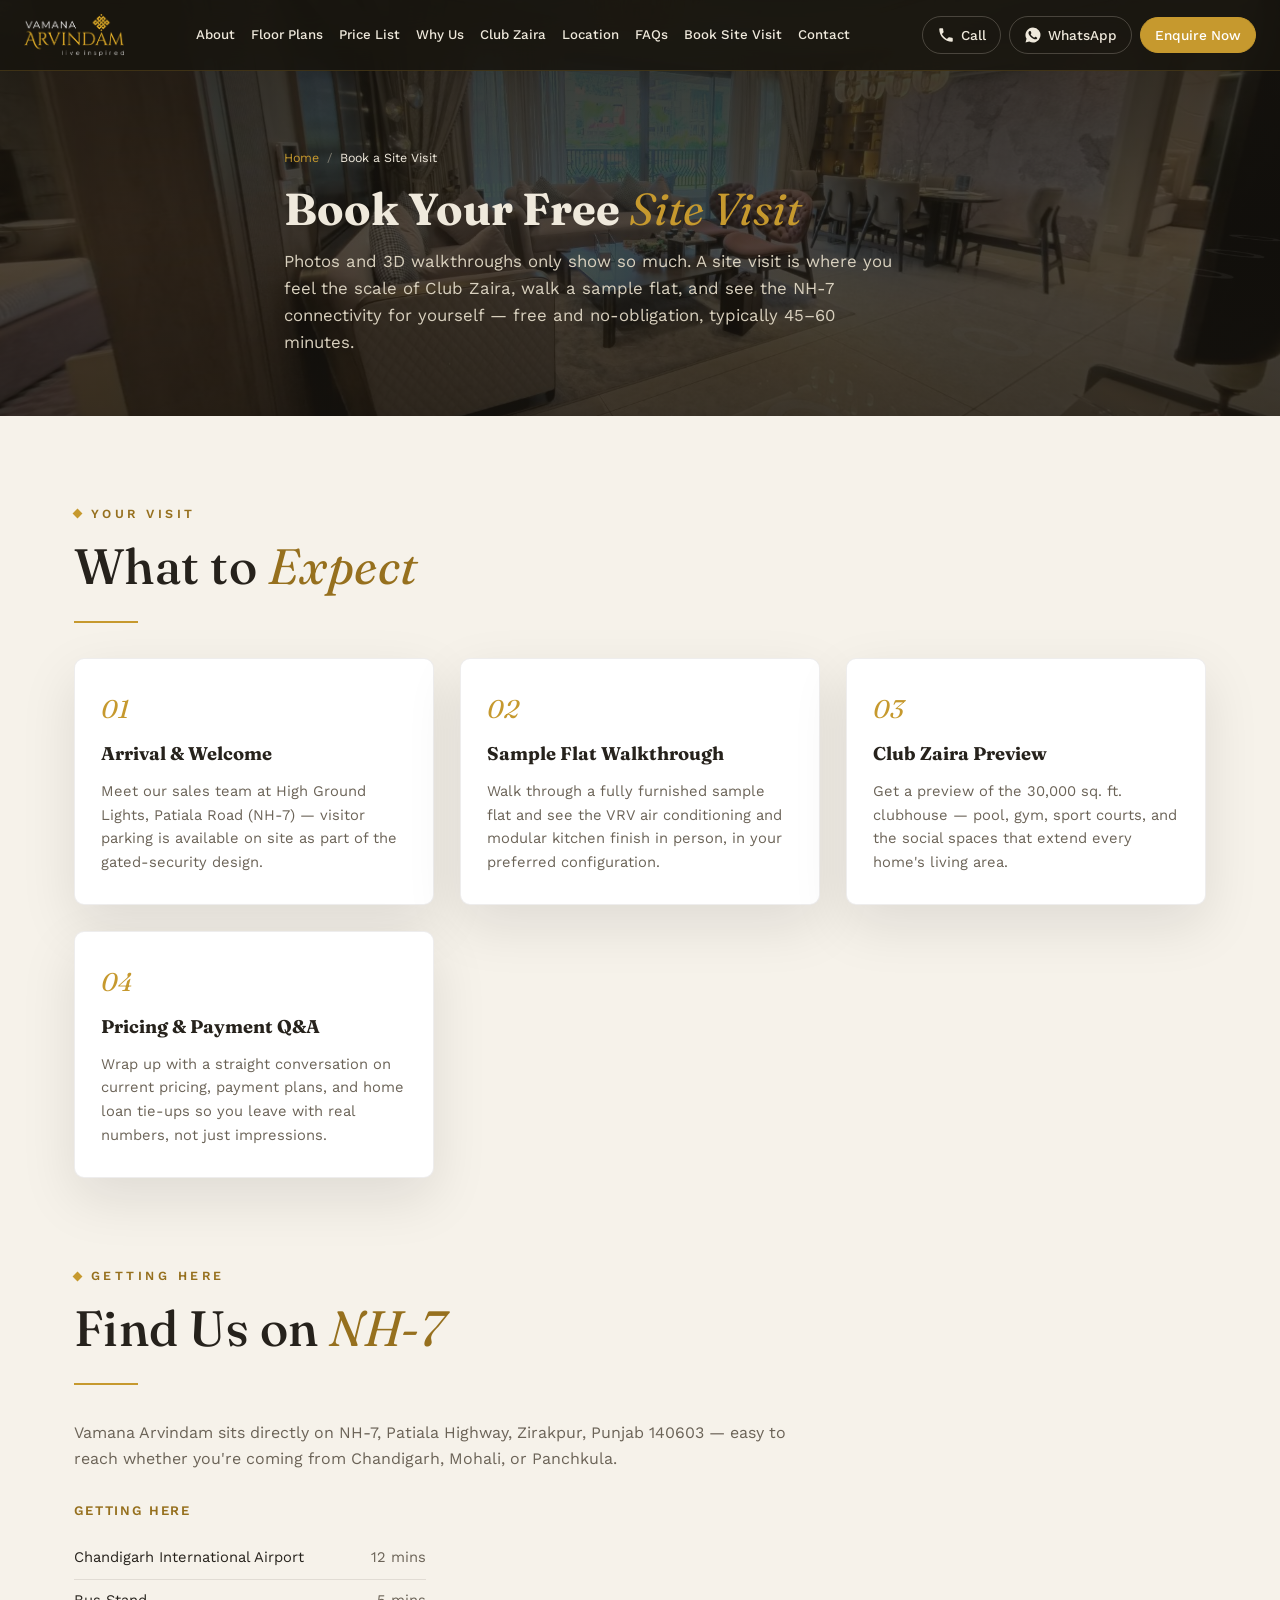
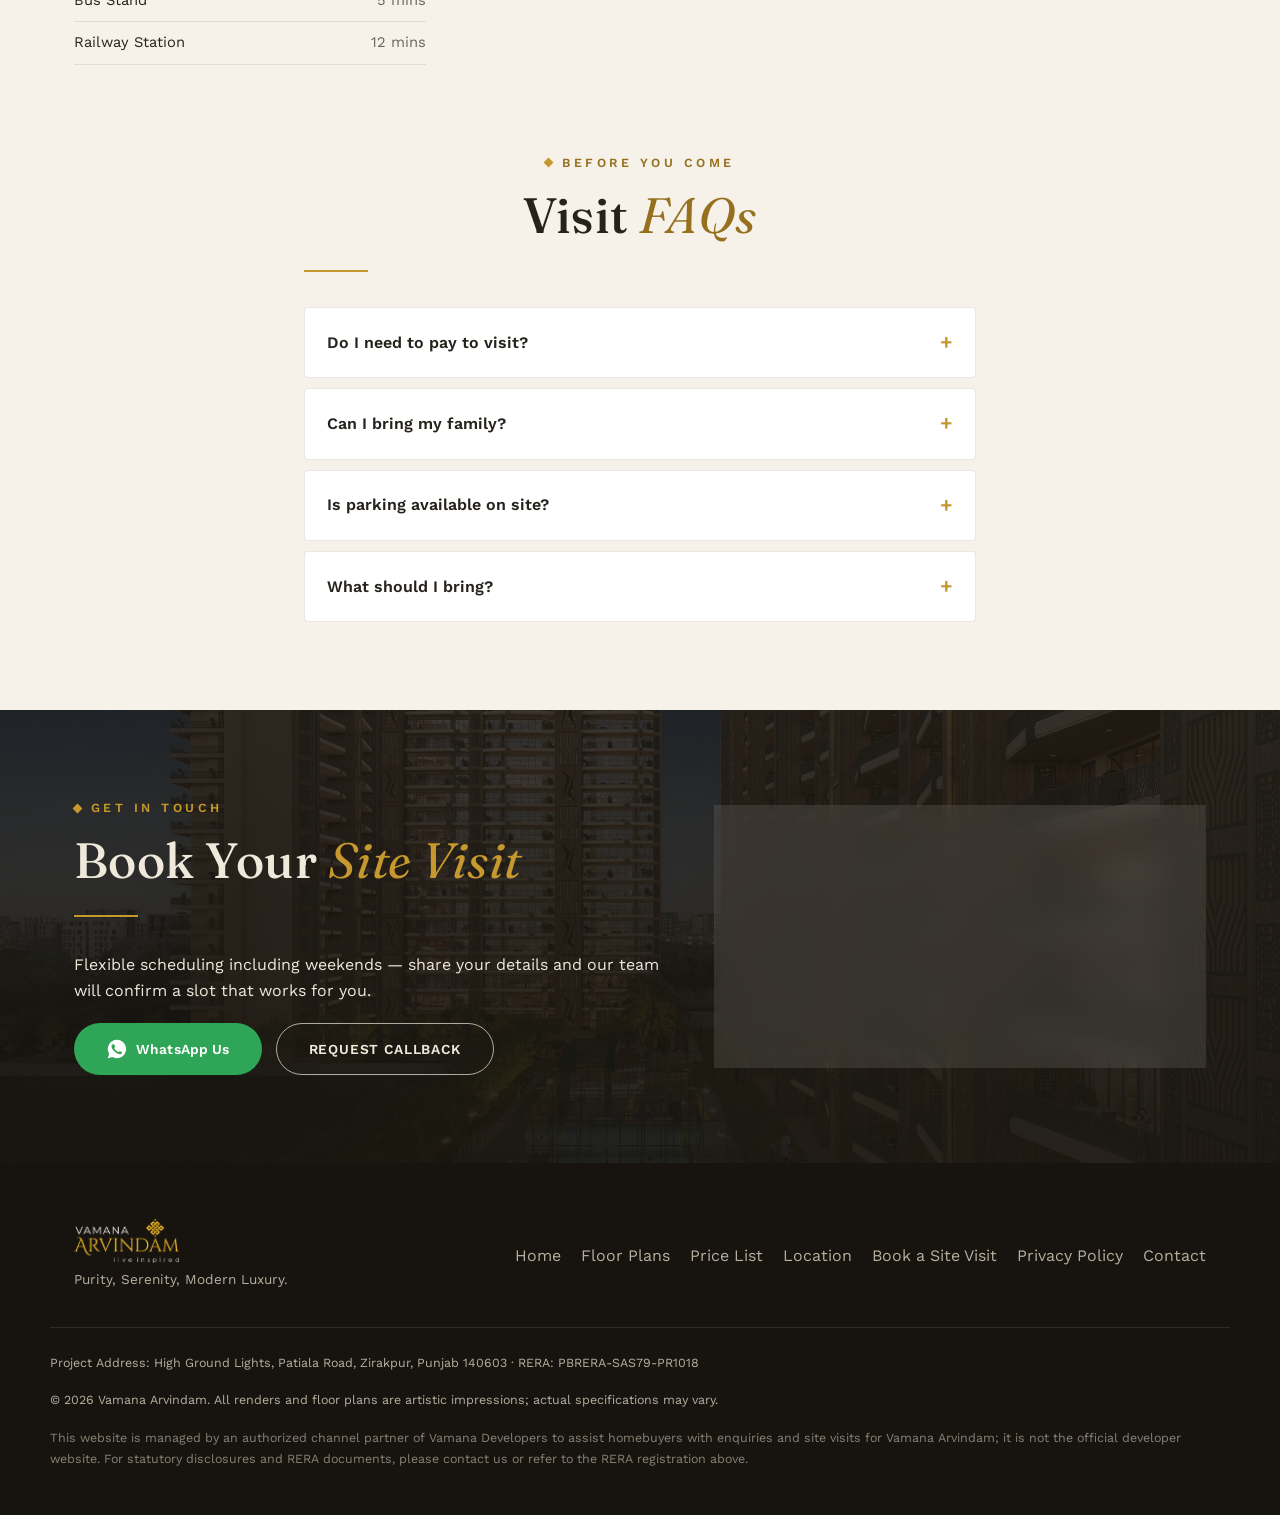
==== commit b5975895: "Add files via upload" ====
--- a/vamanaarvindamzirakpur.com/book-site-visit.html
+++ b/vamanaarvindamzirakpur.com/book-site-visit.html
@@ -97,11 +97,11 @@
 
     <nav class="site-nav" id="siteNav" aria-label="Section navigation">
       <a href="index.html#about">About</a>
-      <a href="index.html#configurations">Configurations</a>
+      <a href="floor-plans.html">Floor Plans</a>
       <a href="price-list.html">Price List</a>
       <a href="index.html#why-choose">Why Us</a>
       <a href="index.html#amenities">Club Zaira</a>
-      <a href="index.html#location">Location</a>
+      <a href="location-connectivity.html">Location</a>
       <a href="index.html#faq">FAQs</a>
       <a href="book-site-visit.html" aria-current="page">Book Site Visit</a>
       <a href="index.html#contact">Contact</a>
@@ -254,7 +254,9 @@
     </div>
     <nav class="footer-links" aria-label="Footer">
       <a href="index.html">Home</a>
+      <a href="floor-plans.html">Floor Plans</a>
       <a href="price-list.html">Price List</a>
+      <a href="location-connectivity.html">Location</a>
       <a href="book-site-visit.html">Book a Site Visit</a>
       <a href="privacy-policy.html">Privacy Policy</a>
       <a href="index.html#contact">Contact</a>
--- a/vamanaarvindamzirakpur.com/styles.css
+++ b/vamanaarvindamzirakpur.com/styles.css
@@ -35,7 +35,8 @@
    RESET & BASE
    ========================================================================== */
 *, *::before, *::after { box-sizing: border-box; }
-html { scroll-behavior: smooth; }
+html { scroll-behavior: smooth; overflow-x: hidden; }
+body { overflow-x: hidden; max-width: 100%; }
 @media (prefers-reduced-motion: reduce) {
   html { scroll-behavior: auto; }
   *, *::before, *::after { animation-duration: 0.01ms !important; animation-iteration-count: 1 !important; transition-duration: 0.01ms !important; }
@@ -701,7 +702,7 @@
 @media (min-width: 700px) { .footer-grid { grid-template-columns: 1fr auto; align-items: center; } }
 .footer-logo-img { height: 44px; width: auto; margin-bottom: 6px; }
 .footer-tagline { font-size: 0.85rem; margin: 4px 0 0; }
-.footer-links { display: flex; gap: 20px; }
+.footer-links { display: flex; flex-wrap: wrap; gap: 10px 20px; }
 .footer-links a:hover { color: var(--color-bronze); }
 .footer-bottom { padding: 24px 0 30px; font-size: 0.78rem; line-height: 1.7; }
 .footer-disclaimer { margin-top: 8px; opacity: 0.7; }
@@ -775,14 +776,16 @@
 .page-hero {
   position: relative;
   padding: 148px 0 60px;
-  background: var(--color-charcoal);
+  background-color: var(--color-charcoal);
+  background-size: cover;
+  background-position: center;
+  background-repeat: no-repeat;
   overflow: hidden;
 }
 .page-hero::before {
   content: '';
   position: absolute; inset: 0;
-  background-size: cover; background-position: center;
-  opacity: 0.28;
+  background: linear-gradient(180deg, rgba(23,20,15,0.86) 0%, rgba(23,20,15,0.74) 55%, rgba(23,20,15,0.82) 100%);
 }
 .page-hero-inner { position: relative; z-index: 1; max-width: 760px; }
 .breadcrumb-nav { font-size: 0.78rem; color: #B7AF9E; margin: 0 0 16px; }
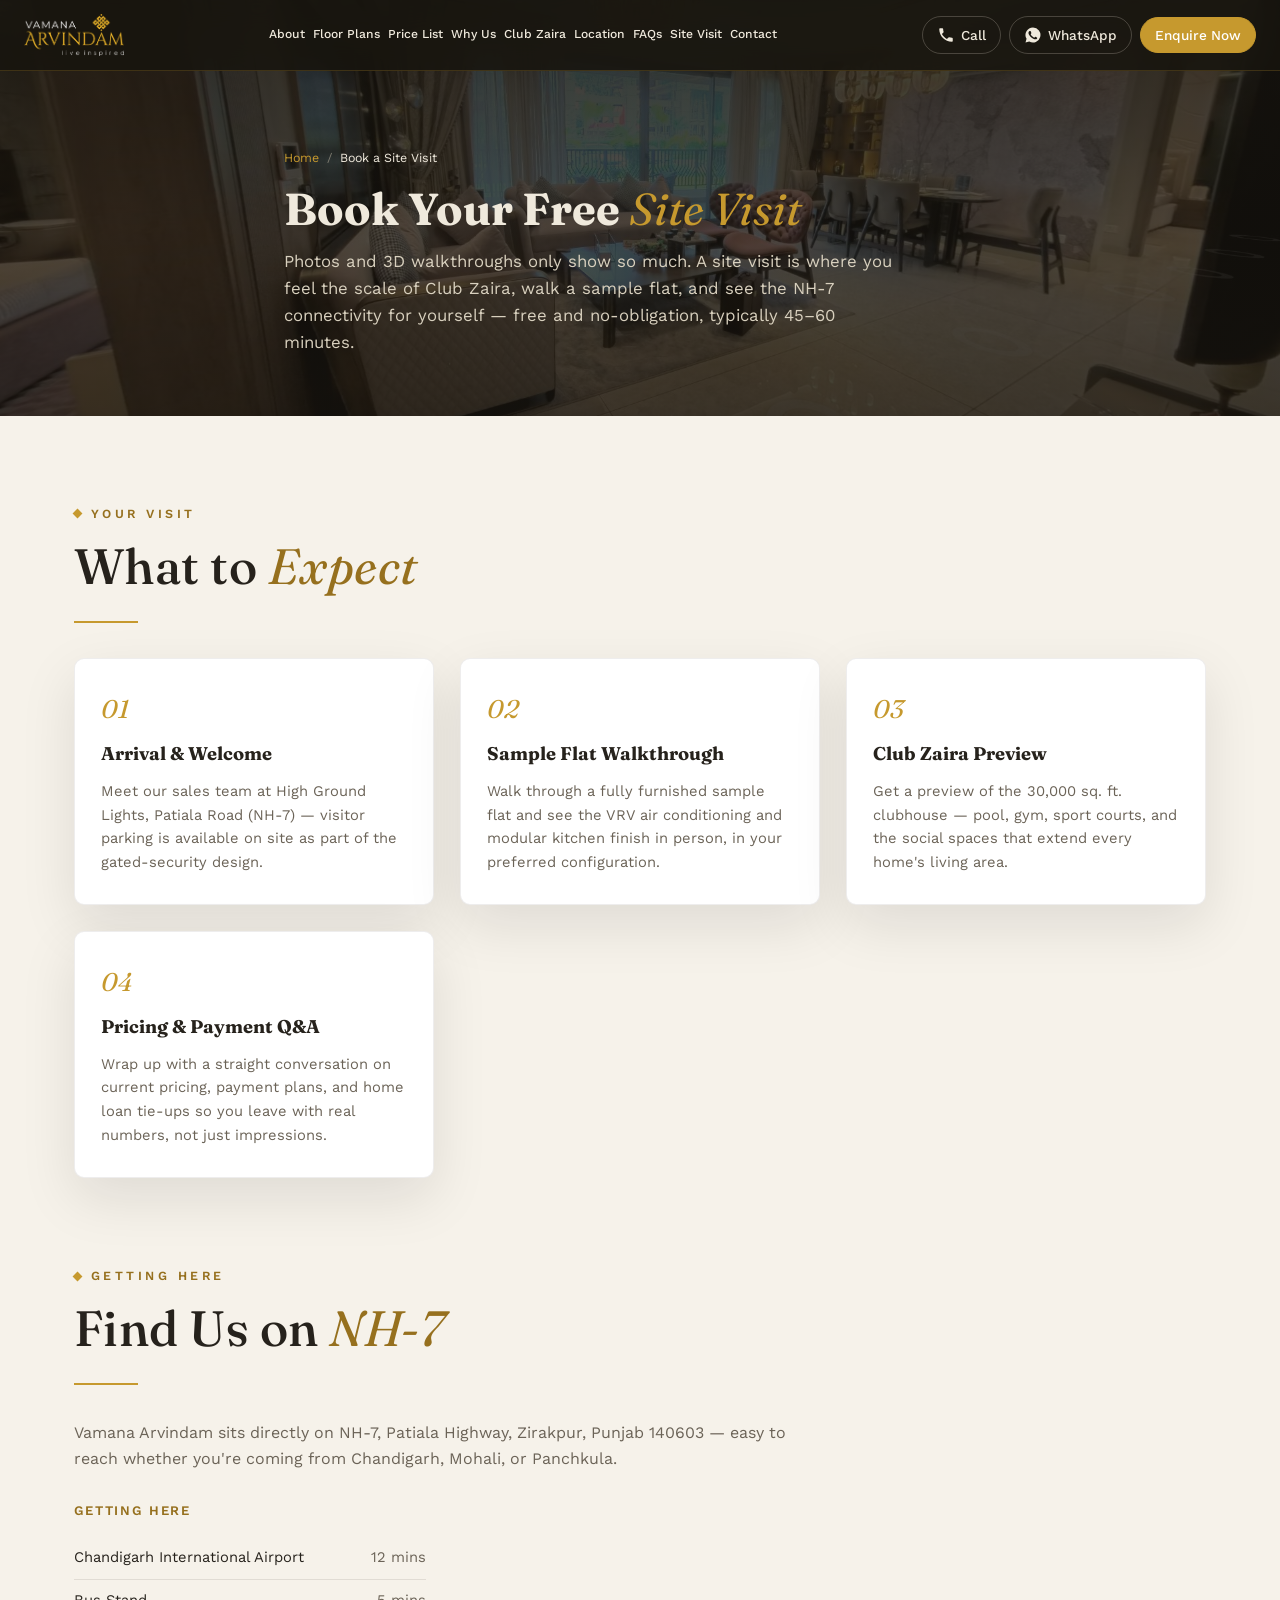
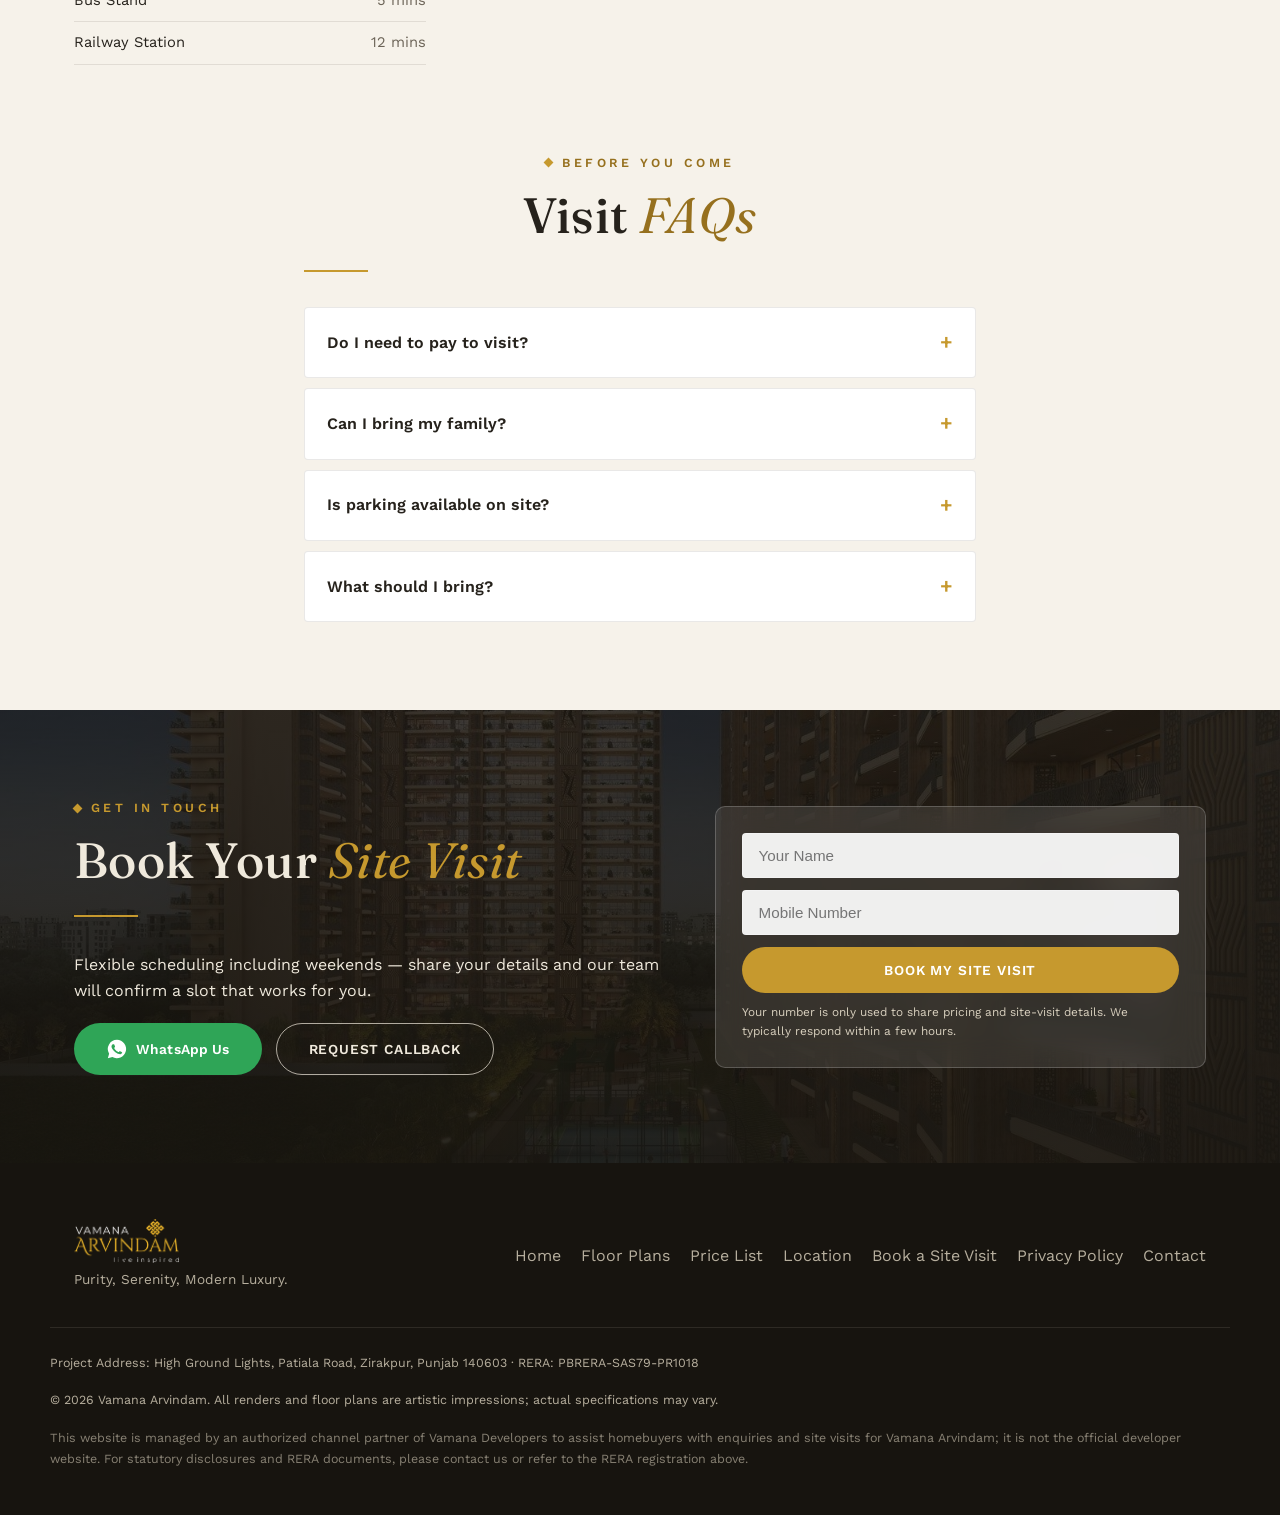
==== commit 1f37c780: "Add files via upload" ====
--- a/vamanaarvindamzirakpur.com/book-site-visit.html
+++ b/vamanaarvindamzirakpur.com/book-site-visit.html
@@ -40,9 +40,11 @@
 <meta name="twitter:description" content="Free, no-obligation site visits to Vamana Arvindam, Zirakpur.">
 <meta name="twitter:image" content="https://vamanaarvindamzirakpur.com/images/optimized/virtual-tour-sample-flat.jpg">
 
+<link rel="preload" as="image" href="images/optimized/virtual-tour-sample-flat.jpg" fetchpriority="high">
 <link rel="preconnect" href="https://fonts.googleapis.com">
 <link rel="preconnect" href="https://fonts.gstatic.com" crossorigin>
-<link rel="stylesheet" href="https://fonts.googleapis.com/css2?family=Fraunces:ital,opsz,wght@0,9..144,300;0,9..144,500;0,9..144,600;1,9..144,400;1,9..144,500&family=Work+Sans:wght@300;400;500;600;700&display=swap">
+<link rel="preload" as="style" href="https://fonts.googleapis.com/css2?family=Fraunces:ital,opsz,wght@0,9..144,300;0,9..144,500;0,9..144,600;1,9..144,400;1,9..144,500&family=Work+Sans:wght@300;400;500;600;700&display=swap" onload="this.onload=null;this.rel='stylesheet'">
+<noscript><link rel="stylesheet" href="https://fonts.googleapis.com/css2?family=Fraunces:ital,opsz,wght@0,9..144,300;0,9..144,500;0,9..144,600;1,9..144,400;1,9..144,500&family=Work+Sans:wght@300;400;500;600;700&display=swap"></noscript>
 
 <link rel="stylesheet" href="styles.css">
 
@@ -103,7 +105,7 @@
       <a href="index.html#amenities">Club Zaira</a>
       <a href="location-connectivity.html">Location</a>
       <a href="index.html#faq">FAQs</a>
-      <a href="book-site-visit.html" aria-current="page">Book Site Visit</a>
+      <a href="book-site-visit.html" aria-current="page">Site Visit</a>
       <a href="index.html#contact">Contact</a>
     </nav>
 
@@ -127,7 +129,7 @@
 <main id="main">
 
   <!-- ============ PAGE HERO ============ -->
-  <section class="page-hero" style="background-image:url('images/optimized/virtual-tour-sample-flat.jpg')">
+  <section class="page-hero page-hero--book-visit" style="background-image:url('images/optimized/virtual-tour-sample-flat.jpg')">
     <div class="container page-hero-inner">
       <nav class="breadcrumb-nav" aria-label="Breadcrumb">
         <a href="index.html">Home</a><span class="sep" aria-hidden="true">/</span><span aria-current="page">Book a Site Visit</span>
--- a/vamanaarvindamzirakpur.com/styles.css
+++ b/vamanaarvindamzirakpur.com/styles.css
@@ -174,12 +174,12 @@
 .site-nav { display: none; }
 @media (min-width: 1080px) {
   .site-nav {
-    display: flex; gap: 16px; flex: 1; justify-content: center;
+    display: flex; gap: 8px; flex: 1; justify-content: center;
     overflow-x: auto; scrollbar-width: none; white-space: nowrap;
   }
   .site-nav::-webkit-scrollbar { display: none; }
   .site-nav a {
-    font-size: 0.83rem; font-weight: 500; color: var(--color-text-on-dark);
+    font-size: 0.76rem; font-weight: 500; color: var(--color-text-on-dark);
     position: relative; padding: 4px 0; white-space: nowrap; flex-shrink: 0;
     transition: color var(--transition-base);
   }
@@ -191,7 +191,11 @@
   .site-nav a:hover::after { right: 0; }
 }
 @media (min-width: 1300px) {
-  .site-nav { gap: 22px; }
+  .site-nav { gap: 16px; }
+  .site-nav a { font-size: 0.84rem; }
+}
+@media (min-width: 1500px) {
+  .site-nav { gap: 20px; }
   .site-nav a { font-size: 0.88rem; }
 }
 
@@ -800,3 +804,17 @@
 .page-hero-title em { font-style: italic; font-weight: 400; color: var(--color-bronze); }
 .page-hero-subtitle { color: #D8D0BE; font-size: 1.05rem; max-width: 620px; margin: 0; }
 @media (max-width: 640px) { .page-hero { padding: 118px 0 44px; } }
+
+/* Serve smaller, lighter background images on mobile so LCP doesn't wait on
+   a desktop-sized photo the phone doesn't need. The base image is still set
+   inline per page (kept as the desktop/no-JS fallback), so this override
+   needs !important to win at narrow widths. */
+@media (max-width: 640px) {
+  .hero--home { background-image: url('images/optimized/sanctuary-grandeur-mobile.jpg') !important; }
+  .page-hero--price-list { background-image: url('images/optimized/sanctuary-grandeur-mobile.jpg') !important; }
+  .page-hero--book-visit { background-image: url('images/optimized/virtual-tour-sample-flat-mobile.jpg') !important; }
+  .page-hero--floor-plans { background-image: url('images/optimized/floorplan-block7-3bhk-mobile.jpg') !important; }
+  .page-hero--location { background-image: url('images/optimized/location-map-mobile.jpg') !important; }
+  .bg-highlights { background-image: url('images/optimized/commanding-entrance-mobile.jpg') !important; }
+  .bg-contact { background-image: url('images/optimized/holistic-lifestyle-mobile.jpg') !important; }
+}
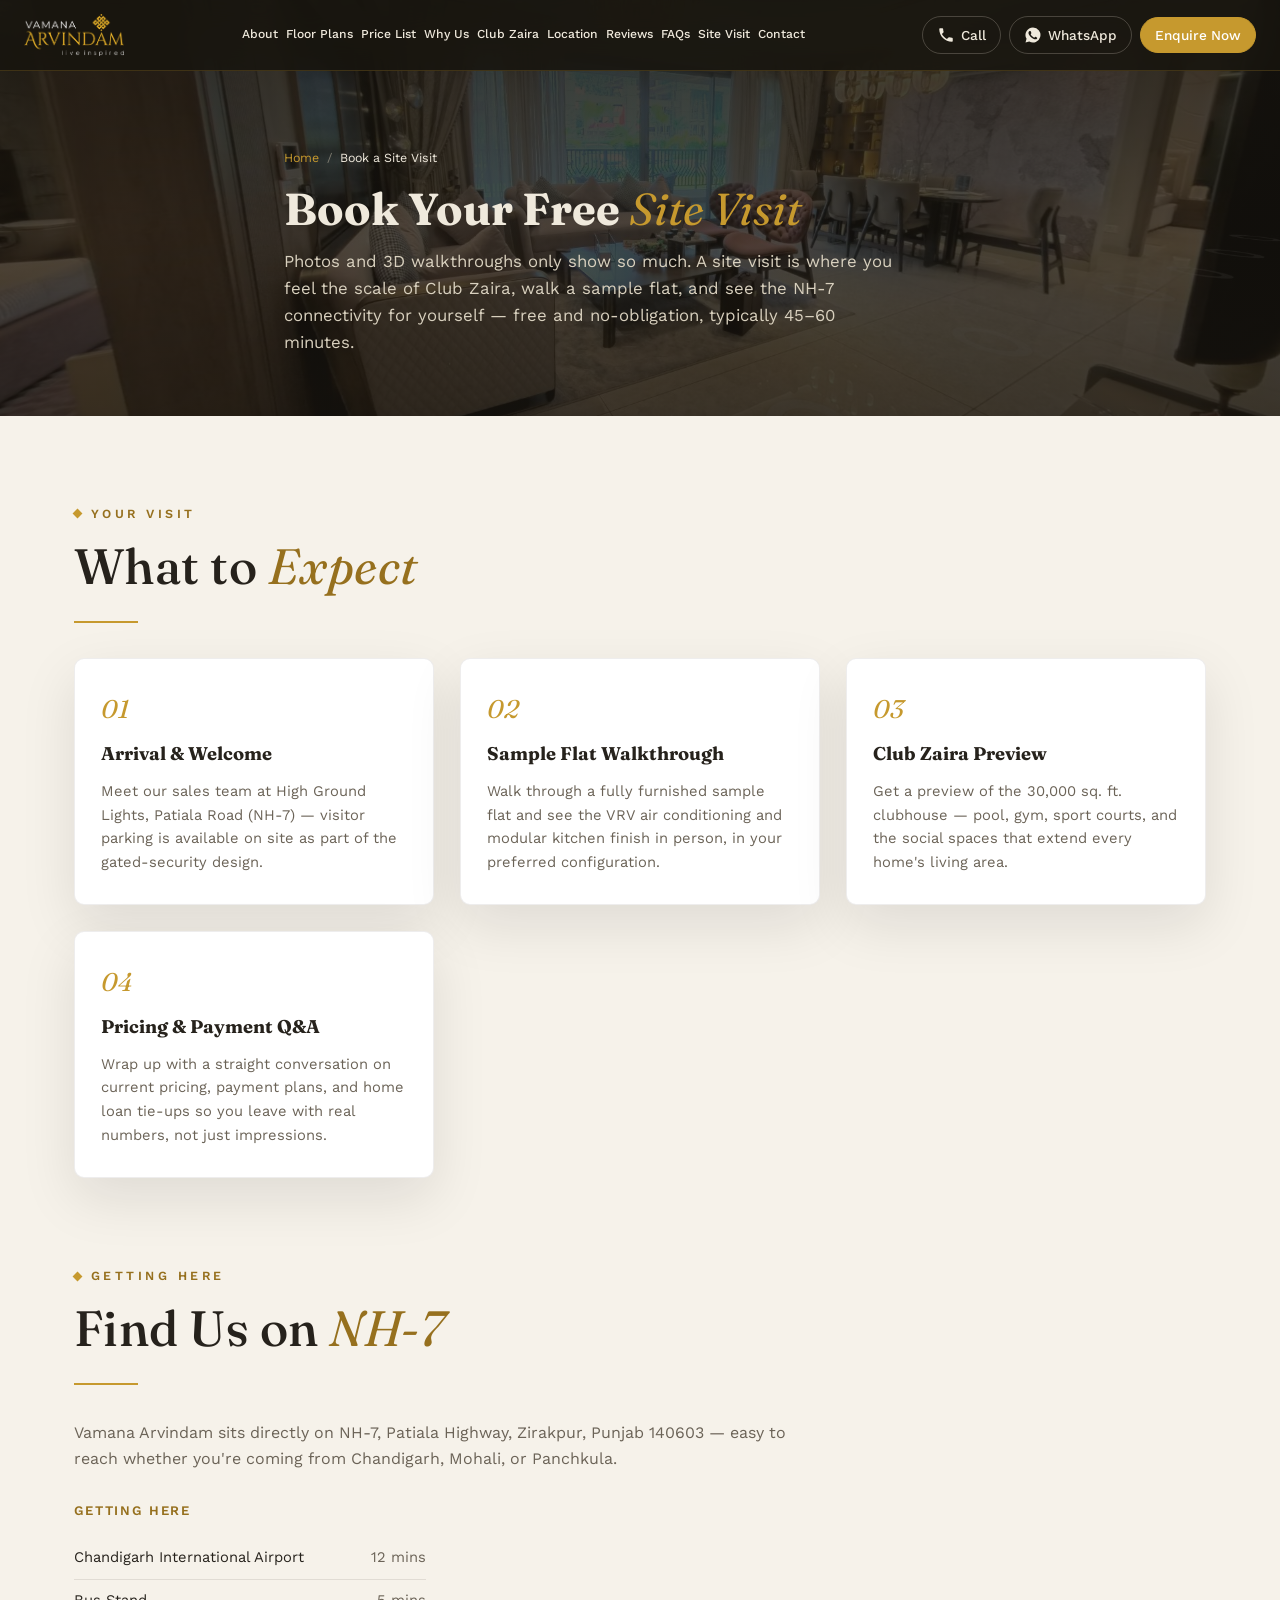
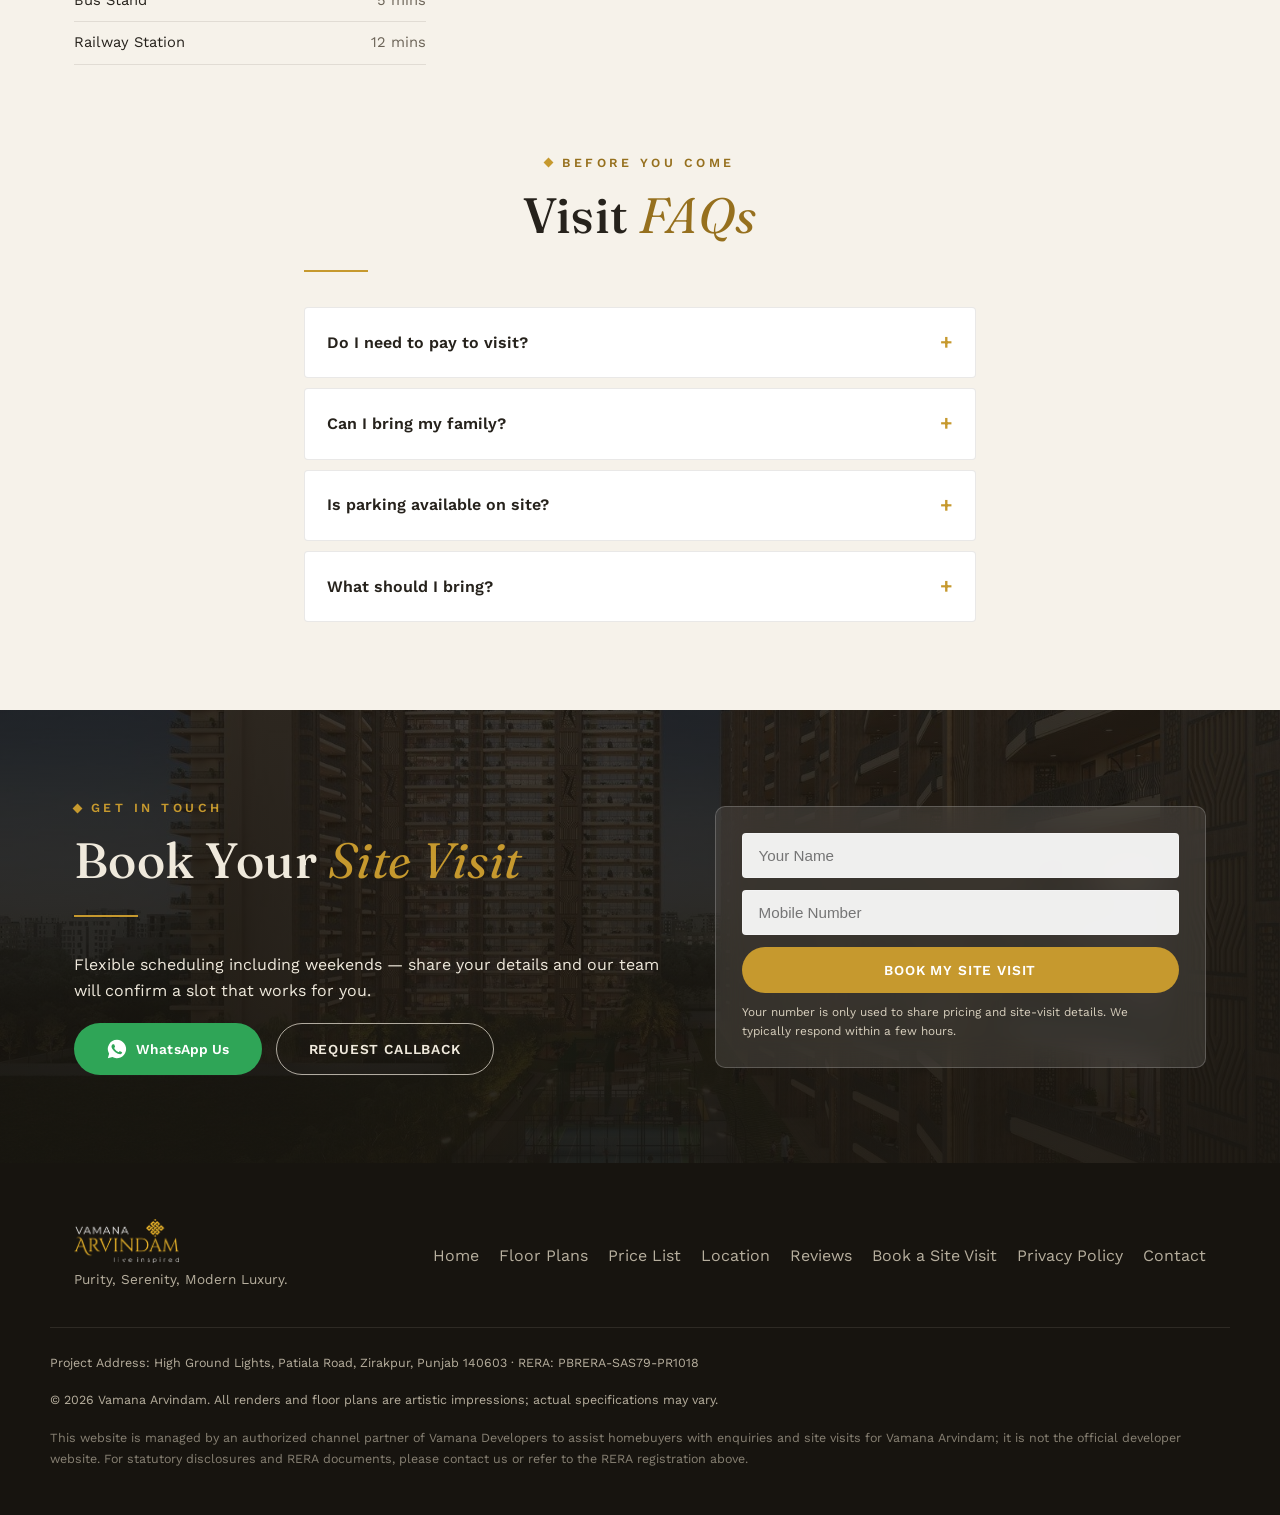
==== commit 41427730: "Add files via upload" ====
--- a/vamanaarvindamzirakpur.com/book-site-visit.html
+++ b/vamanaarvindamzirakpur.com/book-site-visit.html
@@ -104,6 +104,7 @@
       <a href="index.html#why-choose">Why Us</a>
       <a href="index.html#amenities">Club Zaira</a>
       <a href="location-connectivity.html">Location</a>
+      <a href="reviews.html">Reviews</a>
       <a href="index.html#faq">FAQs</a>
       <a href="book-site-visit.html" aria-current="page">Site Visit</a>
       <a href="index.html#contact">Contact</a>
@@ -218,7 +219,7 @@
   </section>
 
   <!-- ============ BOOK VISIT CTA ============ -->
-  <section class="section section-contact" id="contact" style="background-image:url('images/optimized/holistic-lifestyle.jpg')">
+  <section class="section section-contact bg-contact" id="contact" style="background-image:url('images/optimized/holistic-lifestyle.jpg')">
     <div class="section-dark-overlay"></div>
     <div class="container contact-grid">
       <div class="contact-copy">
@@ -259,6 +260,7 @@
       <a href="floor-plans.html">Floor Plans</a>
       <a href="price-list.html">Price List</a>
       <a href="location-connectivity.html">Location</a>
+      <a href="reviews.html">Reviews</a>
       <a href="book-site-visit.html">Book a Site Visit</a>
       <a href="privacy-policy.html">Privacy Policy</a>
       <a href="index.html#contact">Contact</a>
--- a/vamanaarvindamzirakpur.com/styles.css
+++ b/vamanaarvindamzirakpur.com/styles.css
@@ -174,7 +174,7 @@
 .site-nav { display: none; }
 @media (min-width: 1080px) {
   .site-nav {
-    display: flex; gap: 8px; flex: 1; justify-content: center;
+    display: flex; gap: 8px; flex: 1; justify-content: center; justify-content: safe center;
     overflow-x: auto; scrollbar-width: none; white-space: nowrap;
   }
   .site-nav::-webkit-scrollbar { display: none; }
@@ -695,6 +695,21 @@
   .testimonial-card { padding: 16px 14px; }
 }
 
+.rating-summary {
+  display: flex; align-items: center; gap: 22px; flex-wrap: wrap;
+  background: #fff; border: 1px solid rgba(38,34,28,0.08); border-radius: var(--radius-md);
+  box-shadow: var(--shadow-soft); padding: 26px 30px; margin-bottom: 34px;
+}
+.rating-summary-score { font-family: var(--font-display); font-size: 2.6rem; color: var(--color-text-dark); line-height: 1; }
+.rating-summary-meta { display: flex; flex-direction: column; gap: 4px; }
+.rating-summary-stars { color: var(--color-bronze); font-size: 1.1rem; letter-spacing: 3px; }
+.rating-summary-count { font-size: 0.82rem; color: var(--color-text-muted); }
+.rating-summary-count a { color: var(--color-bronze-deep); text-decoration: underline; }
+@media (max-width: 560px) {
+  .rating-summary { padding: 20px 18px; gap: 16px; }
+  .rating-summary-score { font-size: 2.1rem; }
+}
+
 /* ==========================================================================
    FOOTER
    ========================================================================== */
@@ -815,6 +830,7 @@
   .page-hero--book-visit { background-image: url('images/optimized/virtual-tour-sample-flat-mobile.jpg') !important; }
   .page-hero--floor-plans { background-image: url('images/optimized/floorplan-block7-3bhk-mobile.jpg') !important; }
   .page-hero--location { background-image: url('images/optimized/location-map-mobile.jpg') !important; }
+  .page-hero--reviews { background-image: url('images/optimized/luxury-leisure-mobile.jpg') !important; }
   .bg-highlights { background-image: url('images/optimized/commanding-entrance-mobile.jpg') !important; }
   .bg-contact { background-image: url('images/optimized/holistic-lifestyle-mobile.jpg') !important; }
 }
